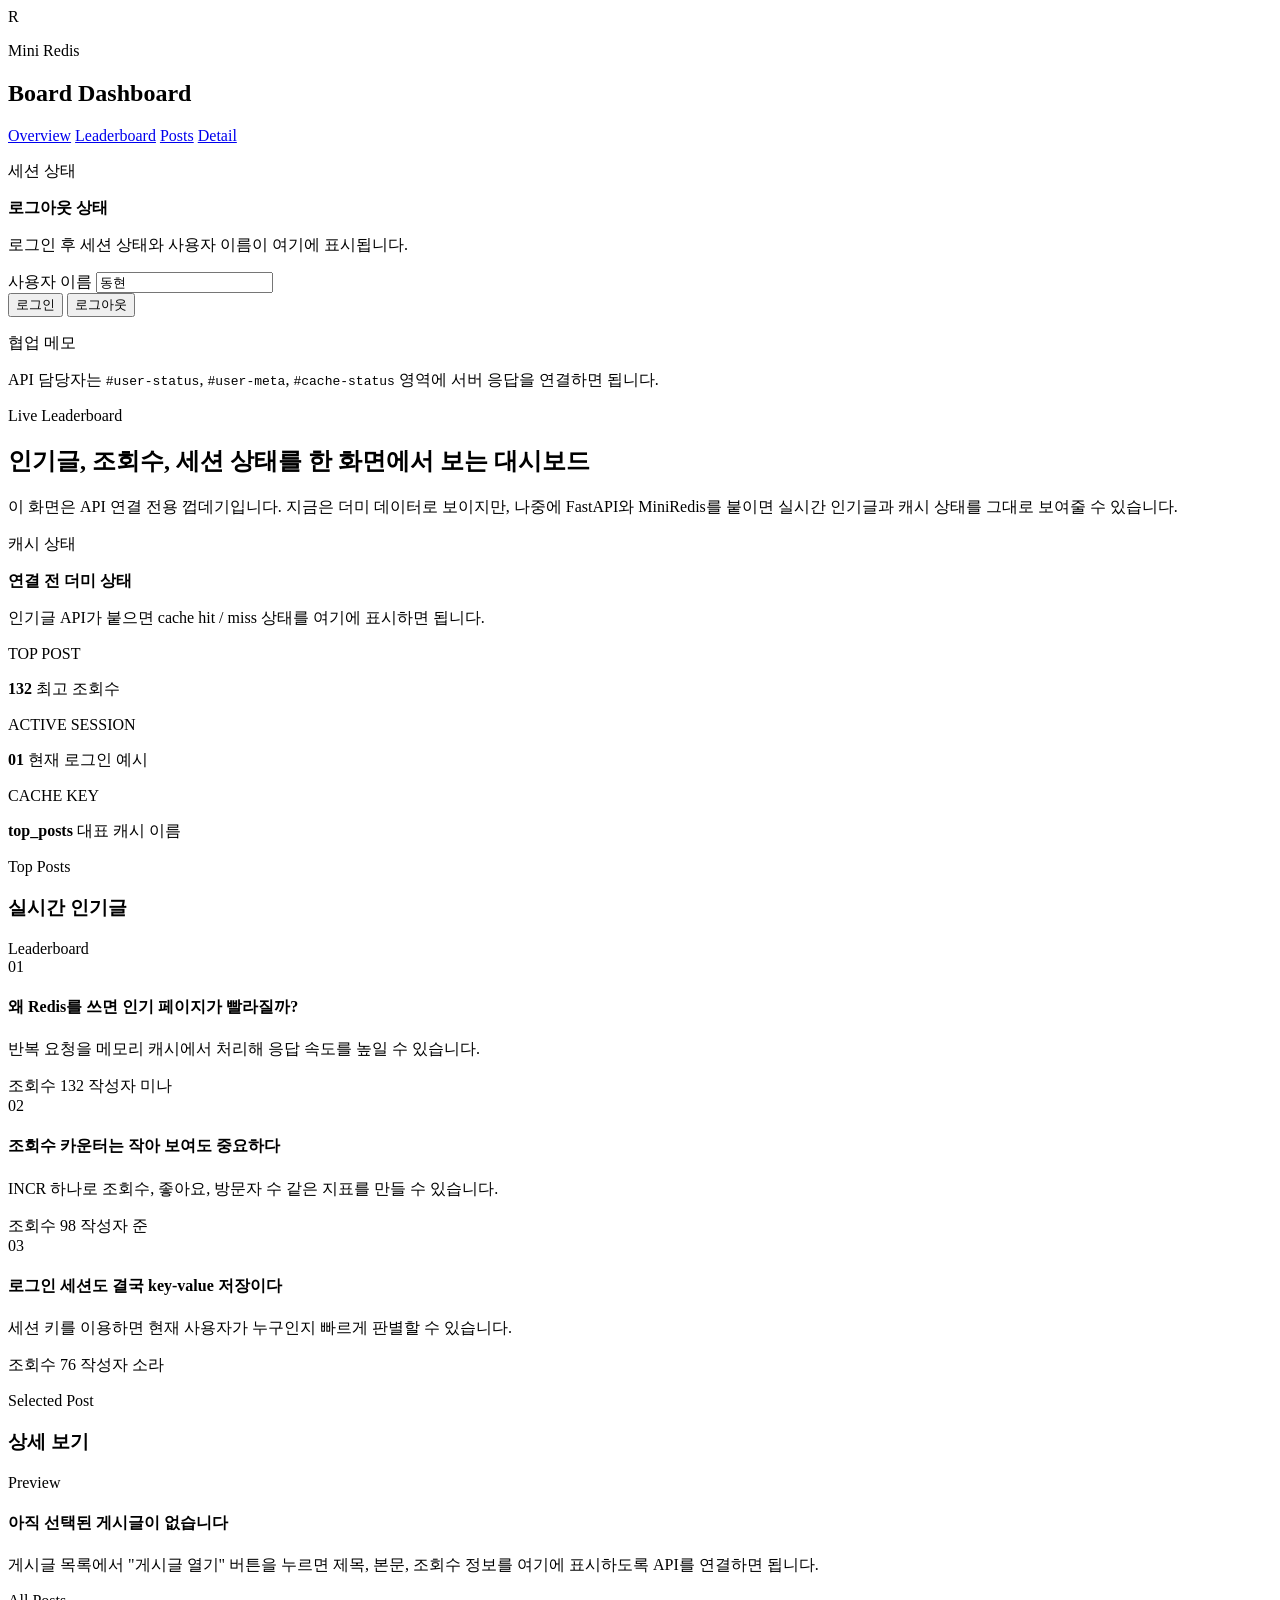
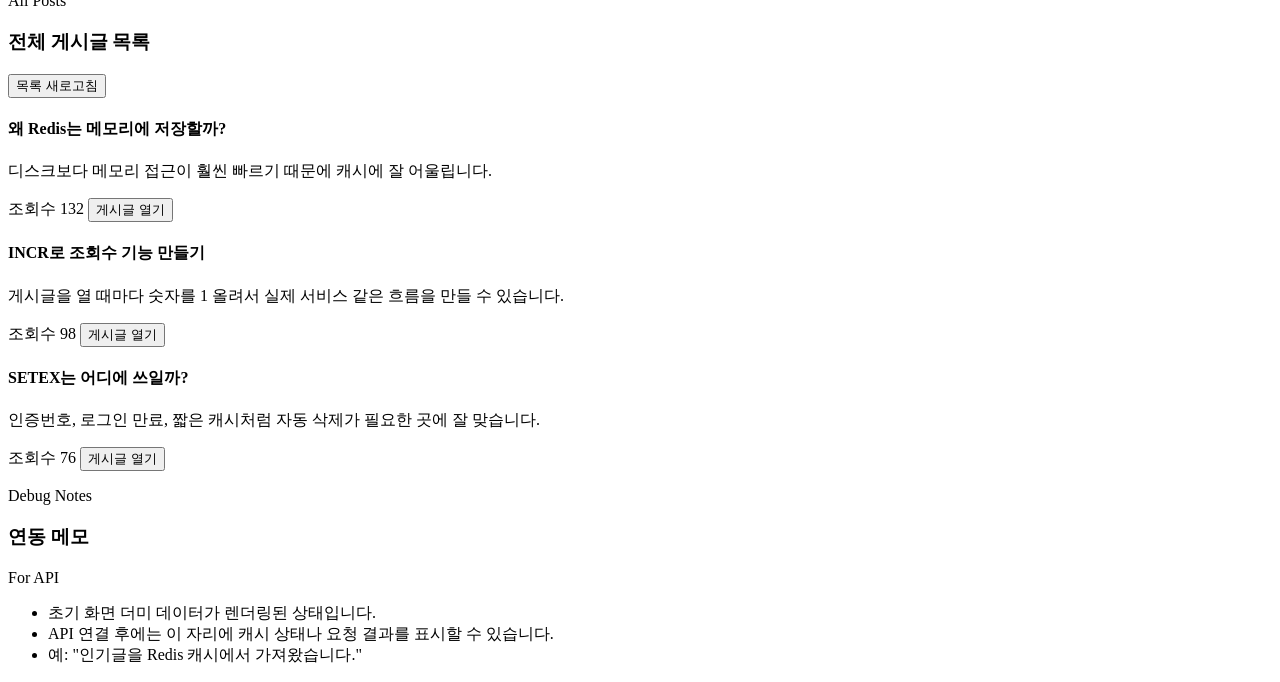
==== web/templates/index.html @ 0838ac0e "디자인 개선" ====
<!doctype html>
<html lang="ko">
<head>
  <meta charset="utf-8">
  <meta name="viewport" content="width=device-width, initial-scale=1">
  <title>Redis 인기글 대시보드</title>
  <link rel="stylesheet" href="/static/style.css">
</head>
<body>
  <div class="app-shell">
    <aside class="sidebar">
      <div class="brand-block">
        <div class="brand-mark">R</div>
        <div>
          <p class="brand-kicker">Mini Redis</p>
          <h1 class="brand-title">Board Dashboard</h1>
        </div>
      </div>

      <nav class="side-nav">
        <a class="side-link active" href="#overview">Overview</a>
        <a class="side-link" href="#top-posts-list">Leaderboard</a>
        <a class="side-link" href="#posts-list">Posts</a>
        <a class="side-link" href="#post-detail">Detail</a>
      </nav>

      <section class="session-widget">
        <p class="widget-label">세션 상태</p>
        <strong id="user-status">로그아웃 상태</strong>
        <p id="user-meta">로그인 후 세션 상태와 사용자 이름이 여기에 표시됩니다.</p>

        <label class="field-label" for="username-input">사용자 이름</label>
        <input id="username-input" class="text-input" type="text" placeholder="예: 동현" value="동현">

        <div class="sidebar-actions">
          <button id="login-button" class="primary-button" type="button">로그인</button>
          <button id="logout-button" class="ghost-button" type="button">로그아웃</button>
        </div>
      </section>

      <section class="sidebar-note">
        <p class="widget-label">협업 메모</p>
        <p>
          API 담당자는 <code>#user-status</code>, <code>#user-meta</code>,
          <code>#cache-status</code> 영역에 서버 응답을 연결하면 됩니다.
        </p>
      </section>
    </aside>

    <main class="main-stage">
      <header class="hero-banner" id="overview">
        <div class="hero-copy">
          <p class="hero-kicker">Live Leaderboard</p>
          <h2>인기글, 조회수, 세션 상태를 한 화면에서 보는 대시보드</h2>
          <p class="hero-text">
            이 화면은 API 연결 전용 껍데기입니다. 지금은 더미 데이터로 보이지만,
            나중에 FastAPI와 MiniRedis를 붙이면 실시간 인기글과 캐시 상태를 그대로 보여줄 수 있습니다.
          </p>
        </div>

        <div class="hero-highlight">
          <p class="widget-label">캐시 상태</p>
          <strong id="cache-status">연결 전 더미 상태</strong>
          <p>인기글 API가 붙으면 cache hit / miss 상태를 여기에 표시하면 됩니다.</p>
        </div>
      </header>

      <section class="metrics-row">
        <article class="metric-card accent">
          <p class="metric-label">TOP POST</p>
          <strong>132</strong>
          <span>최고 조회수</span>
        </article>

        <article class="metric-card">
          <p class="metric-label">ACTIVE SESSION</p>
          <strong>01</strong>
          <span>현재 로그인 예시</span>
        </article>

        <article class="metric-card">
          <p class="metric-label">CACHE KEY</p>
          <strong>top_posts</strong>
          <span>대표 캐시 이름</span>
        </article>
      </section>

      <section class="content-grid">
        <section class="panel leaderboard-panel">
          <div class="panel-head">
            <div>
              <p class="panel-kicker">Top Posts</p>
              <h3>실시간 인기글</h3>
            </div>
            <span class="panel-chip">Leaderboard</span>
          </div>

          <div id="top-posts-list" class="leaderboard-list">
            <article class="leaderboard-card first-place">
              <div class="rank-pill">01</div>
              <div class="leaderboard-copy">
                <h4>왜 Redis를 쓰면 인기 페이지가 빨라질까?</h4>
                <p>반복 요청을 메모리 캐시에서 처리해 응답 속도를 높일 수 있습니다.</p>
              </div>
              <div class="leaderboard-meta">
                <span>조회수 132</span>
                <span>작성자 미나</span>
              </div>
            </article>

            <article class="leaderboard-card">
              <div class="rank-pill">02</div>
              <div class="leaderboard-copy">
                <h4>조회수 카운터는 작아 보여도 중요하다</h4>
                <p>INCR 하나로 조회수, 좋아요, 방문자 수 같은 지표를 만들 수 있습니다.</p>
              </div>
              <div class="leaderboard-meta">
                <span>조회수 98</span>
                <span>작성자 준</span>
              </div>
            </article>

            <article class="leaderboard-card">
              <div class="rank-pill">03</div>
              <div class="leaderboard-copy">
                <h4>로그인 세션도 결국 key-value 저장이다</h4>
                <p>세션 키를 이용하면 현재 사용자가 누구인지 빠르게 판별할 수 있습니다.</p>
              </div>
              <div class="leaderboard-meta">
                <span>조회수 76</span>
                <span>작성자 소라</span>
              </div>
            </article>
          </div>
        </section>

        <section class="panel detail-panel">
          <div class="panel-head">
            <div>
              <p class="panel-kicker">Selected Post</p>
              <h3>상세 보기</h3>
            </div>
            <span class="panel-chip subtle">Preview</span>
          </div>

          <div id="post-detail" class="detail-card">
            <h4>아직 선택된 게시글이 없습니다</h4>
            <p>
              게시글 목록에서 "게시글 열기" 버튼을 누르면
              제목, 본문, 조회수 정보를 여기에 표시하도록 API를 연결하면 됩니다.
            </p>
          </div>
        </section>

        <section class="panel posts-panel">
          <div class="panel-head">
            <div>
              <p class="panel-kicker">All Posts</p>
              <h3>전체 게시글 목록</h3>
            </div>
            <button id="refresh-posts-button" class="ghost-button" type="button">목록 새로고침</button>
          </div>

          <div id="posts-list" class="post-stack">
            <article class="post-row" data-post-id="1">
              <div class="post-row-copy">
                <h4>왜 Redis는 메모리에 저장할까?</h4>
                <p>디스크보다 메모리 접근이 훨씬 빠르기 때문에 캐시에 잘 어울립니다.</p>
              </div>
              <div class="post-row-side">
                <span>조회수 132</span>
                <button class="primary-button view-post-button" type="button" data-post-id="1">게시글 열기</button>
              </div>
            </article>

            <article class="post-row" data-post-id="2">
              <div class="post-row-copy">
                <h4>INCR로 조회수 기능 만들기</h4>
                <p>게시글을 열 때마다 숫자를 1 올려서 실제 서비스 같은 흐름을 만들 수 있습니다.</p>
              </div>
              <div class="post-row-side">
                <span>조회수 98</span>
                <button class="primary-button view-post-button" type="button" data-post-id="2">게시글 열기</button>
              </div>
            </article>

            <article class="post-row" data-post-id="3">
              <div class="post-row-copy">
                <h4>SETEX는 어디에 쓰일까?</h4>
                <p>인증번호, 로그인 만료, 짧은 캐시처럼 자동 삭제가 필요한 곳에 잘 맞습니다.</p>
              </div>
              <div class="post-row-side">
                <span>조회수 76</span>
                <button class="primary-button view-post-button" type="button" data-post-id="3">게시글 열기</button>
              </div>
            </article>
          </div>
        </section>

        <section class="panel debug-panel">
          <div class="panel-head">
            <div>
              <p class="panel-kicker">Debug Notes</p>
              <h3>연동 메모</h3>
            </div>
            <span class="panel-chip subtle">For API</span>
          </div>

          <ul id="debug-log" class="debug-list">
            <li>초기 화면 더미 데이터가 렌더링된 상태입니다.</li>
            <li>API 연결 후에는 이 자리에 캐시 상태나 요청 결과를 표시할 수 있습니다.</li>
            <li>예: "인기글을 Redis 캐시에서 가져왔습니다."</li>
          </ul>
        </section>
      </section>
    </main>
  </div>

  <script src="/static/app.js"></script>
</body>
</html>
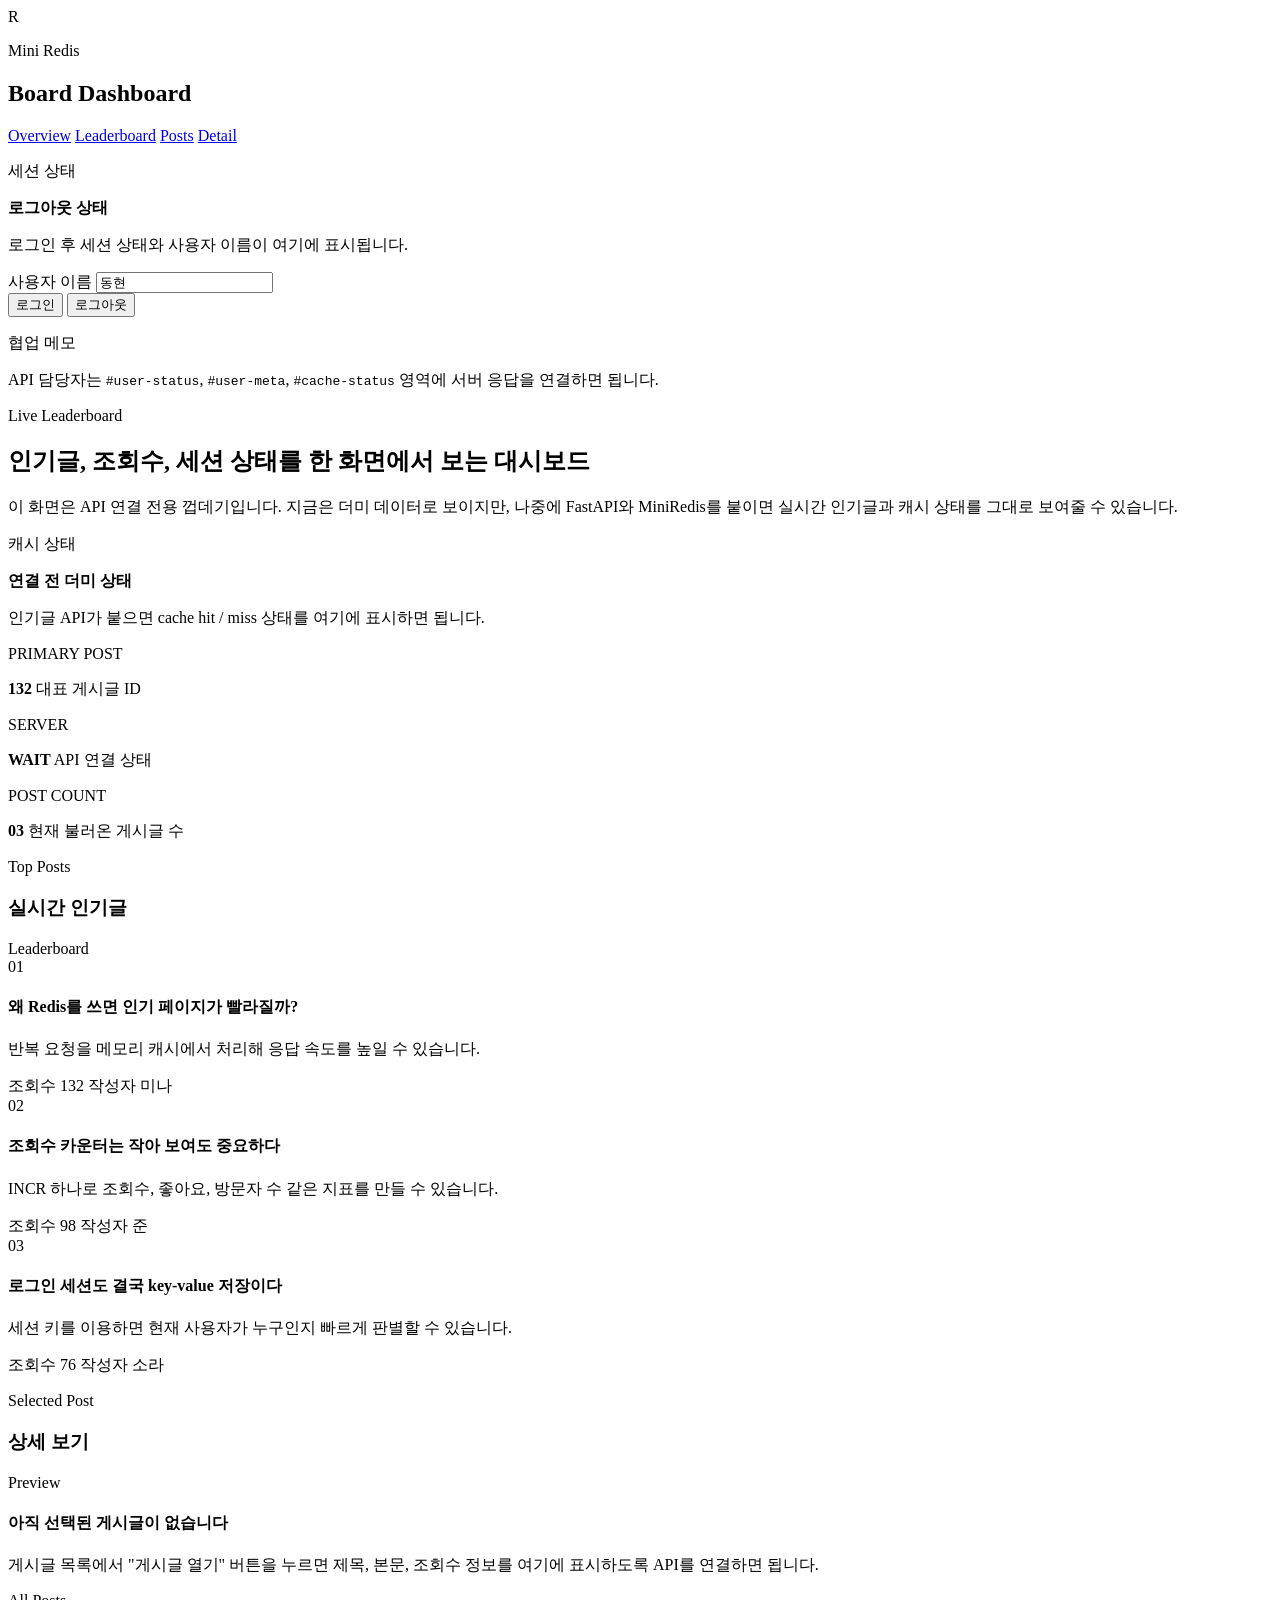
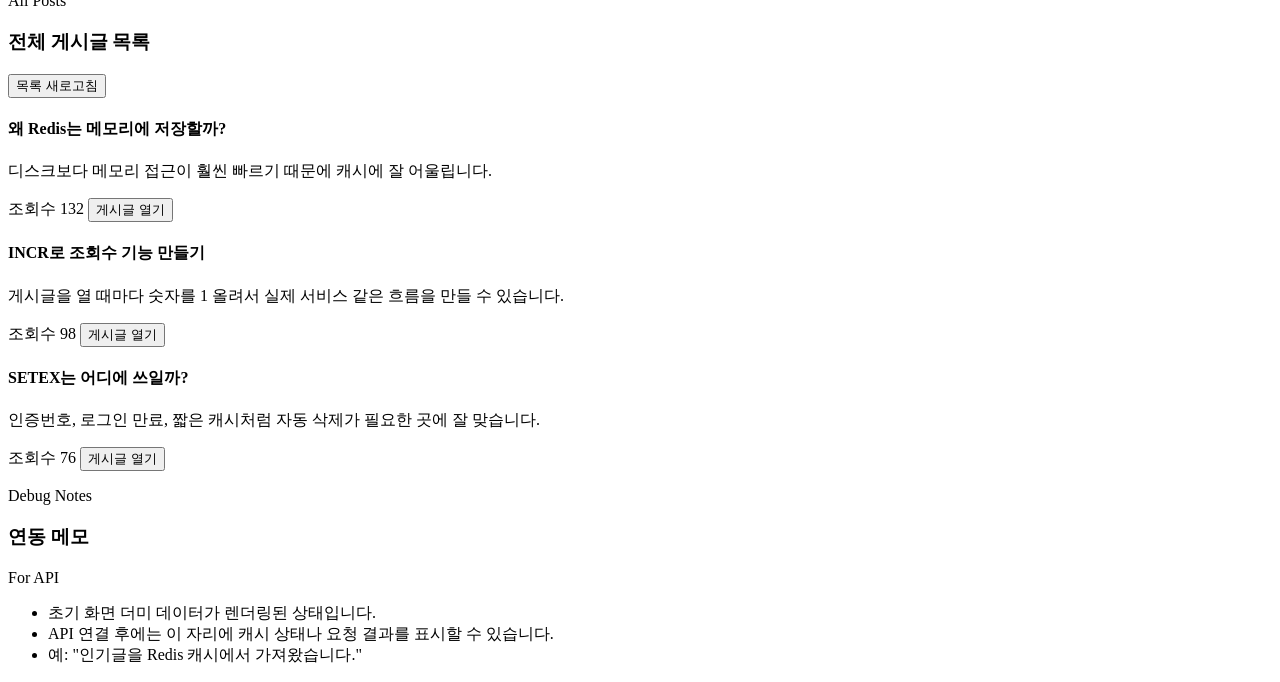
==== commit 6a3549b3: "라우트 연결" ====
--- a/web/templates/index.html
+++ b/web/templates/index.html
@@ -67,21 +67,21 @@
 
       <section class="metrics-row">
         <article class="metric-card accent">
-          <p class="metric-label">TOP POST</p>
-          <strong>132</strong>
-          <span>최고 조회수</span>
+          <p class="metric-label">PRIMARY POST</p>
+          <strong id="metric-top-views">132</strong>
+          <span>대표 게시글 ID</span>
         </article>
 
         <article class="metric-card">
-          <p class="metric-label">ACTIVE SESSION</p>
-          <strong>01</strong>
-          <span>현재 로그인 예시</span>
+          <p class="metric-label">SERVER</p>
+          <strong id="metric-server-status">WAIT</strong>
+          <span>API 연결 상태</span>
         </article>
 
         <article class="metric-card">
-          <p class="metric-label">CACHE KEY</p>
-          <strong>top_posts</strong>
-          <span>대표 캐시 이름</span>
+          <p class="metric-label">POST COUNT</p>
+          <strong id="metric-post-count">03</strong>
+          <span>현재 불러온 게시글 수</span>
         </article>
       </section>
 
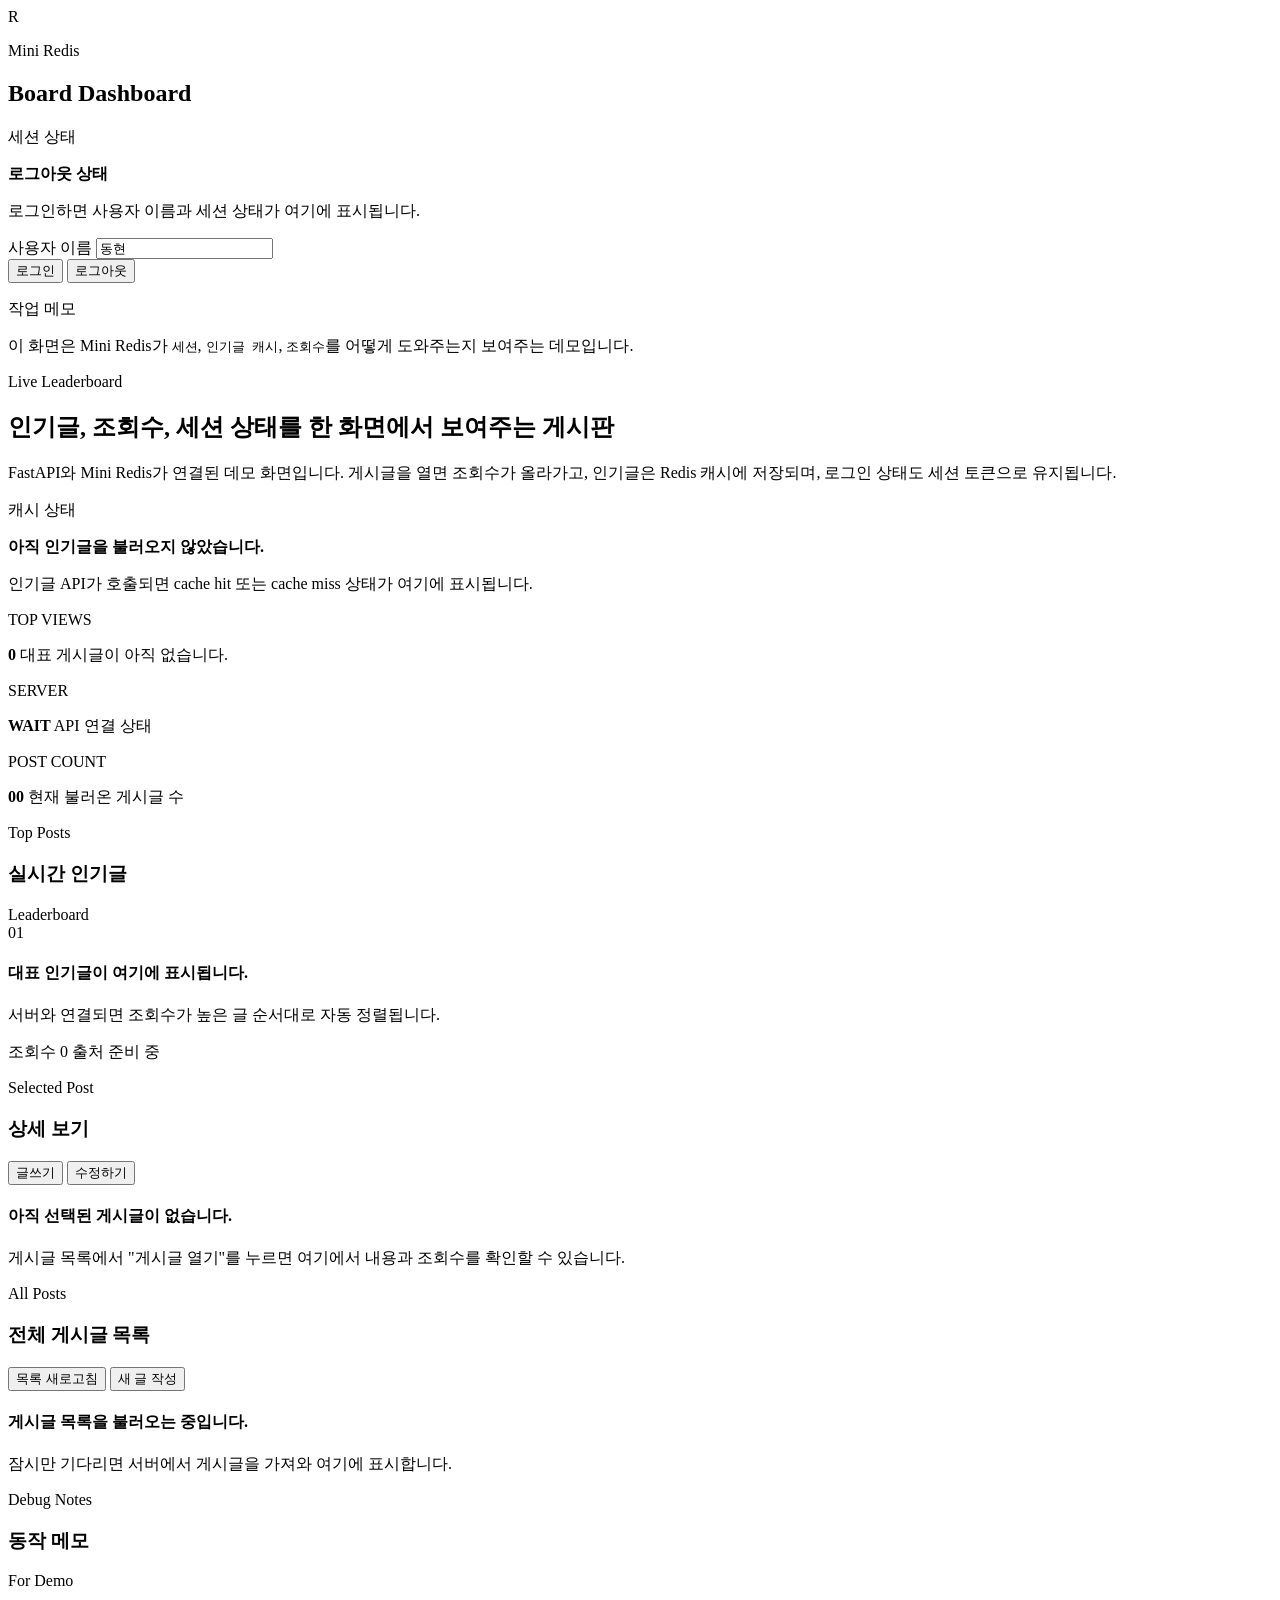
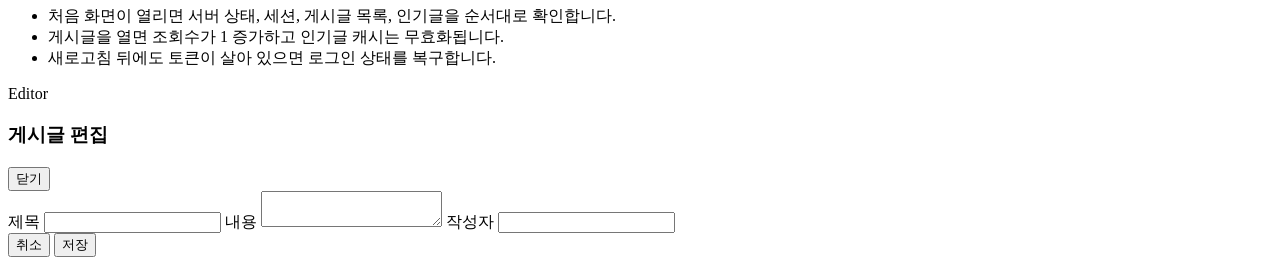
==== commit ccca6f1f: "충돌 해결" ====
--- a/web/templates/index.html
+++ b/web/templates/index.html
@@ -17,32 +17,25 @@
         </div>
       </div>
 
-      <nav class="side-nav">
-        <a class="side-link active" href="#overview">Overview</a>
-        <a class="side-link" href="#top-posts-list">Leaderboard</a>
-        <a class="side-link" href="#posts-list">Posts</a>
-        <a class="side-link" href="#post-detail">Detail</a>
-      </nav>
-
       <section class="session-widget">
         <p class="widget-label">세션 상태</p>
         <strong id="user-status">로그아웃 상태</strong>
-        <p id="user-meta">로그인 후 세션 상태와 사용자 이름이 여기에 표시됩니다.</p>
+        <p id="user-meta">로그인하면 사용자 이름과 세션 상태가 여기에 표시됩니다.</p>
 
         <label class="field-label" for="username-input">사용자 이름</label>
         <input id="username-input" class="text-input" type="text" placeholder="예: 동현" value="동현">
 
         <div class="sidebar-actions">
           <button id="login-button" class="primary-button" type="button">로그인</button>
-          <button id="logout-button" class="ghost-button" type="button">로그아웃</button>
+          <button id="logout-button" class="ghost-button hidden" type="button">로그아웃</button>
         </div>
       </section>
 
       <section class="sidebar-note">
-        <p class="widget-label">협업 메모</p>
+        <p class="widget-label">작업 메모</p>
         <p>
-          API 담당자는 <code>#user-status</code>, <code>#user-meta</code>,
-          <code>#cache-status</code> 영역에 서버 응답을 연결하면 됩니다.
+          이 화면은 Mini Redis가 <code>세션</code>, <code>인기글 캐시</code>,
+          <code>조회수</code>를 어떻게 도와주는지 보여주는 데모입니다.
         </p>
       </section>
     </aside>
@@ -51,25 +44,26 @@
       <header class="hero-banner" id="overview">
         <div class="hero-copy">
           <p class="hero-kicker">Live Leaderboard</p>
-          <h2>인기글, 조회수, 세션 상태를 한 화면에서 보는 대시보드</h2>
+          <h2>인기글, 조회수, 세션 상태를 한 화면에서 보여주는 게시판</h2>
           <p class="hero-text">
-            이 화면은 API 연결 전용 껍데기입니다. 지금은 더미 데이터로 보이지만,
-            나중에 FastAPI와 MiniRedis를 붙이면 실시간 인기글과 캐시 상태를 그대로 보여줄 수 있습니다.
+            FastAPI와 Mini Redis가 연결된 데모 화면입니다.
+            게시글을 열면 조회수가 올라가고, 인기글은 Redis 캐시에 저장되며,
+            로그인 상태도 세션 토큰으로 유지됩니다.
           </p>
         </div>
 
         <div class="hero-highlight">
           <p class="widget-label">캐시 상태</p>
-          <strong id="cache-status">연결 전 더미 상태</strong>
-          <p>인기글 API가 붙으면 cache hit / miss 상태를 여기에 표시하면 됩니다.</p>
+          <strong id="cache-status">아직 인기글을 불러오지 않았습니다.</strong>
+          <p>인기글 API가 호출되면 cache hit 또는 cache miss 상태가 여기에 표시됩니다.</p>
         </div>
       </header>
 
       <section class="metrics-row">
         <article class="metric-card accent">
-          <p class="metric-label">PRIMARY POST</p>
-          <strong id="metric-top-views">132</strong>
-          <span>대표 게시글 ID</span>
+          <p class="metric-label">TOP VIEWS</p>
+          <strong id="metric-top-views">0</strong>
+          <span id="metric-top-title">대표 게시글이 아직 없습니다.</span>
         </article>
 
         <article class="metric-card">
@@ -80,7 +74,7 @@
 
         <article class="metric-card">
           <p class="metric-label">POST COUNT</p>
-          <strong id="metric-post-count">03</strong>
+          <strong id="metric-post-count">00</strong>
           <span>현재 불러온 게시글 수</span>
         </article>
       </section>
@@ -99,36 +93,12 @@
             <article class="leaderboard-card first-place">
               <div class="rank-pill">01</div>
               <div class="leaderboard-copy">
-                <h4>왜 Redis를 쓰면 인기 페이지가 빨라질까?</h4>
-                <p>반복 요청을 메모리 캐시에서 처리해 응답 속도를 높일 수 있습니다.</p>
+                <h4>대표 인기글이 여기에 표시됩니다.</h4>
+                <p>서버와 연결되면 조회수가 높은 글 순서대로 자동 정렬됩니다.</p>
               </div>
               <div class="leaderboard-meta">
-                <span>조회수 132</span>
-                <span>작성자 미나</span>
-              </div>
-            </article>
-
-            <article class="leaderboard-card">
-              <div class="rank-pill">02</div>
-              <div class="leaderboard-copy">
-                <h4>조회수 카운터는 작아 보여도 중요하다</h4>
-                <p>INCR 하나로 조회수, 좋아요, 방문자 수 같은 지표를 만들 수 있습니다.</p>
-              </div>
-              <div class="leaderboard-meta">
-                <span>조회수 98</span>
-                <span>작성자 준</span>
-              </div>
-            </article>
-
-            <article class="leaderboard-card">
-              <div class="rank-pill">03</div>
-              <div class="leaderboard-copy">
-                <h4>로그인 세션도 결국 key-value 저장이다</h4>
-                <p>세션 키를 이용하면 현재 사용자가 누구인지 빠르게 판별할 수 있습니다.</p>
-              </div>
-              <div class="leaderboard-meta">
-                <span>조회수 76</span>
-                <span>작성자 소라</span>
+                <span>조회수 0</span>
+                <span>출처 준비 중</span>
               </div>
             </article>
           </div>
@@ -140,15 +110,15 @@
               <p class="panel-kicker">Selected Post</p>
               <h3>상세 보기</h3>
             </div>
-            <span class="panel-chip subtle">Preview</span>
+            <div class="panel-actions">
+              <button id="open-create-modal-button" class="ghost-button" type="button">글쓰기</button>
+              <button id="open-edit-modal-button" class="primary-button" type="button">수정하기</button>
+            </div>
           </div>
 
           <div id="post-detail" class="detail-card">
-            <h4>아직 선택된 게시글이 없습니다</h4>
-            <p>
-              게시글 목록에서 "게시글 열기" 버튼을 누르면
-              제목, 본문, 조회수 정보를 여기에 표시하도록 API를 연결하면 됩니다.
-            </p>
+            <h4>아직 선택된 게시글이 없습니다.</h4>
+            <p>게시글 목록에서 "게시글 열기"를 누르면 여기에서 내용과 조회수를 확인할 수 있습니다.</p>
           </div>
         </section>
 
@@ -158,40 +128,17 @@
               <p class="panel-kicker">All Posts</p>
               <h3>전체 게시글 목록</h3>
             </div>
-            <button id="refresh-posts-button" class="ghost-button" type="button">목록 새로고침</button>
+            <div class="panel-actions">
+              <button id="refresh-posts-button" class="ghost-button" type="button">목록 새로고침</button>
+              <button id="create-post-button" class="primary-button" type="button">새 글 작성</button>
+            </div>
           </div>
 
           <div id="posts-list" class="post-stack">
-            <article class="post-row" data-post-id="1">
+            <article class="post-row">
               <div class="post-row-copy">
-                <h4>왜 Redis는 메모리에 저장할까?</h4>
-                <p>디스크보다 메모리 접근이 훨씬 빠르기 때문에 캐시에 잘 어울립니다.</p>
-              </div>
-              <div class="post-row-side">
-                <span>조회수 132</span>
-                <button class="primary-button view-post-button" type="button" data-post-id="1">게시글 열기</button>
-              </div>
-            </article>
-
-            <article class="post-row" data-post-id="2">
-              <div class="post-row-copy">
-                <h4>INCR로 조회수 기능 만들기</h4>
-                <p>게시글을 열 때마다 숫자를 1 올려서 실제 서비스 같은 흐름을 만들 수 있습니다.</p>
-              </div>
-              <div class="post-row-side">
-                <span>조회수 98</span>
-                <button class="primary-button view-post-button" type="button" data-post-id="2">게시글 열기</button>
-              </div>
-            </article>
-
-            <article class="post-row" data-post-id="3">
-              <div class="post-row-copy">
-                <h4>SETEX는 어디에 쓰일까?</h4>
-                <p>인증번호, 로그인 만료, 짧은 캐시처럼 자동 삭제가 필요한 곳에 잘 맞습니다.</p>
-              </div>
-              <div class="post-row-side">
-                <span>조회수 76</span>
-                <button class="primary-button view-post-button" type="button" data-post-id="3">게시글 열기</button>
+                <h4>게시글 목록을 불러오는 중입니다.</h4>
+                <p>잠시만 기다리면 서버에서 게시글을 가져와 여기에 표시합니다.</p>
               </div>
             </article>
           </div>
@@ -201,21 +148,49 @@
           <div class="panel-head">
             <div>
               <p class="panel-kicker">Debug Notes</p>
-              <h3>연동 메모</h3>
+              <h3>동작 메모</h3>
             </div>
-            <span class="panel-chip subtle">For API</span>
+            <span class="panel-chip subtle">For Demo</span>
           </div>
 
           <ul id="debug-log" class="debug-list">
-            <li>초기 화면 더미 데이터가 렌더링된 상태입니다.</li>
-            <li>API 연결 후에는 이 자리에 캐시 상태나 요청 결과를 표시할 수 있습니다.</li>
-            <li>예: "인기글을 Redis 캐시에서 가져왔습니다."</li>
+            <li>처음 화면이 열리면 서버 상태, 세션, 게시글 목록, 인기글을 순서대로 확인합니다.</li>
+            <li>게시글을 열면 조회수가 1 증가하고 인기글 캐시는 무효화됩니다.</li>
+            <li>새로고침 뒤에도 토큰이 살아 있으면 로그인 상태를 복구합니다.</li>
           </ul>
         </section>
       </section>
     </main>
   </div>
 
+  <div id="modal-overlay" class="modal-overlay hidden">
+    <div class="modal-card" role="dialog" aria-modal="true" aria-labelledby="modal-title">
+      <div class="modal-head">
+        <div>
+          <p id="modal-kicker" class="panel-kicker">Editor</p>
+          <h3 id="modal-title">게시글 편집</h3>
+        </div>
+        <button id="close-modal-button" class="ghost-button icon-button" type="button">닫기</button>
+      </div>
+
+      <form id="post-modal-form" class="modal-form">
+        <label class="field-label" for="modal-title-input">제목</label>
+        <input id="modal-title-input" class="text-input" type="text" required>
+
+        <label class="field-label" for="modal-content-input">내용</label>
+        <textarea id="modal-content-input" class="text-area" required></textarea>
+
+        <label class="field-label" for="modal-author-input">작성자</label>
+        <input id="modal-author-input" class="text-input" type="text" required>
+
+        <div class="modal-actions">
+          <button id="modal-cancel-button" class="ghost-button" type="button">취소</button>
+          <button id="modal-submit-button" class="primary-button" type="submit">저장</button>
+        </div>
+      </form>
+    </div>
+  </div>
+
   <script src="/static/app.js"></script>
 </body>
 </html>
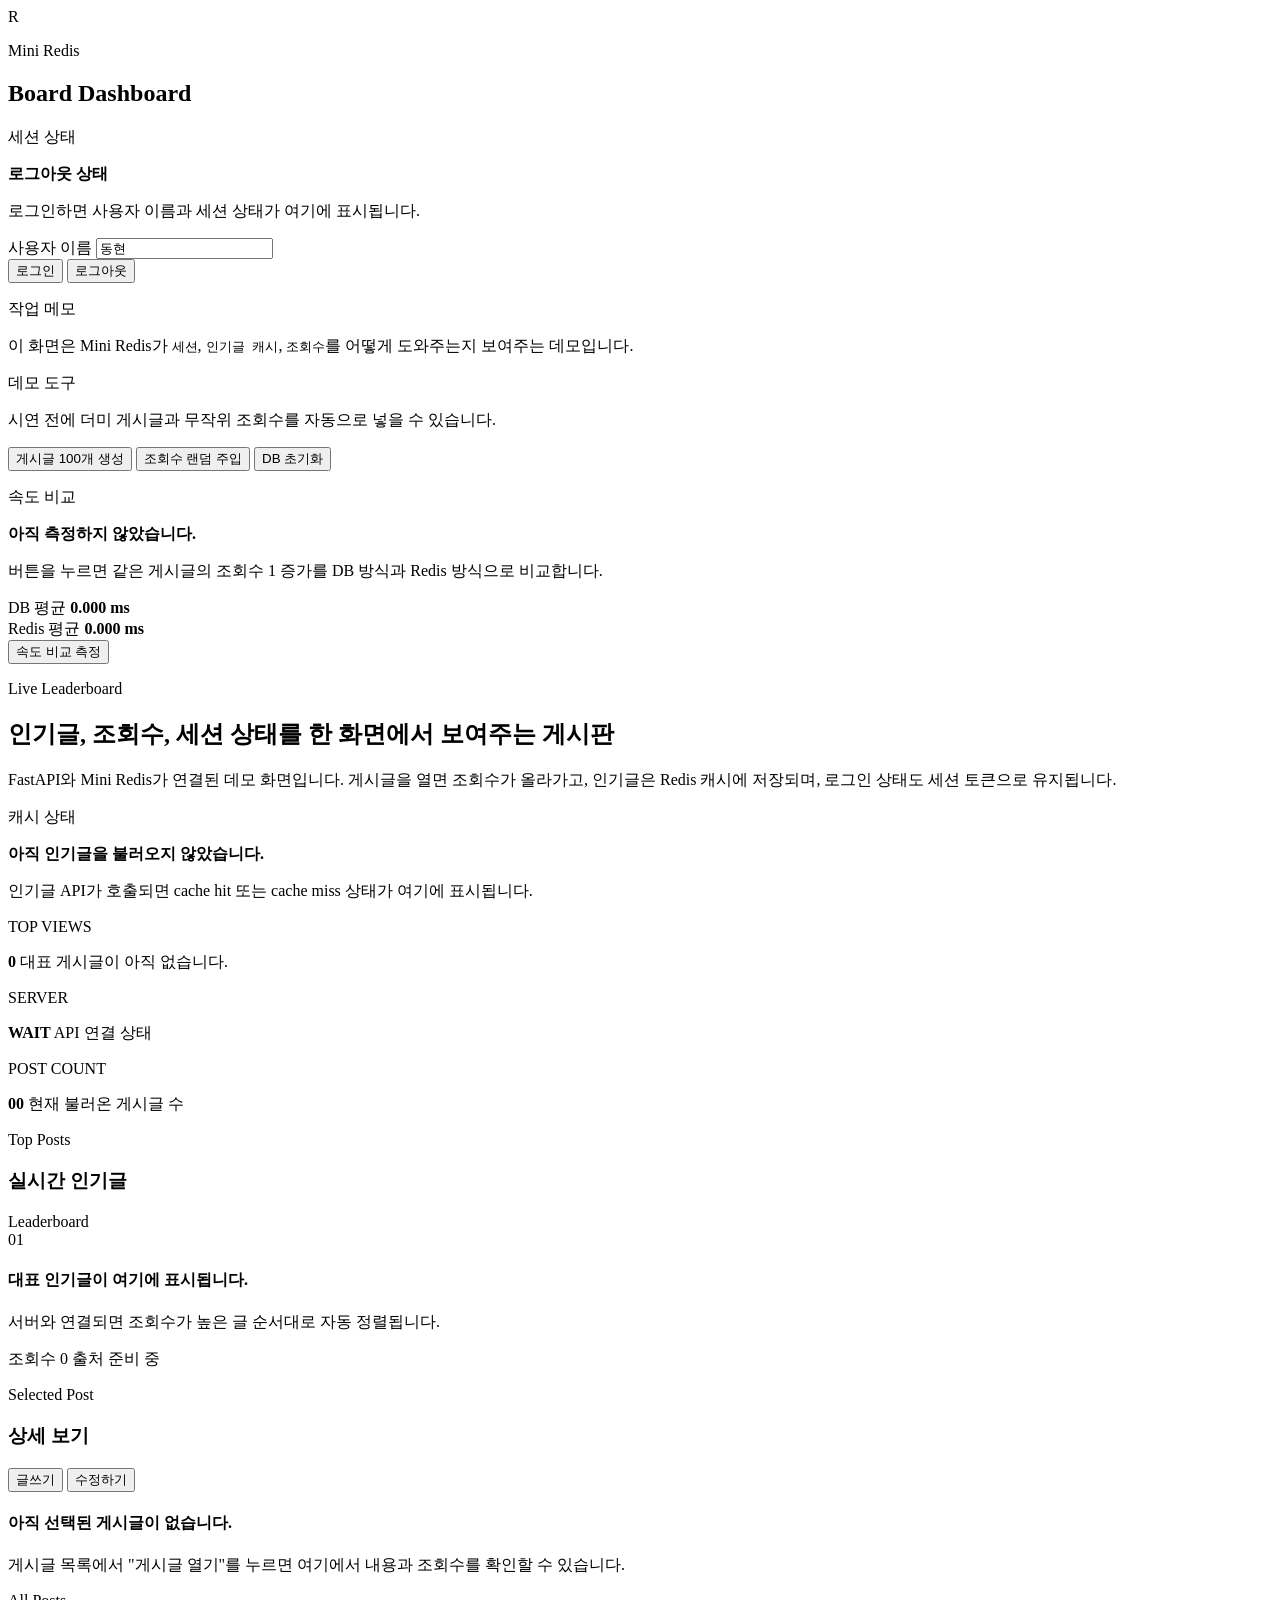
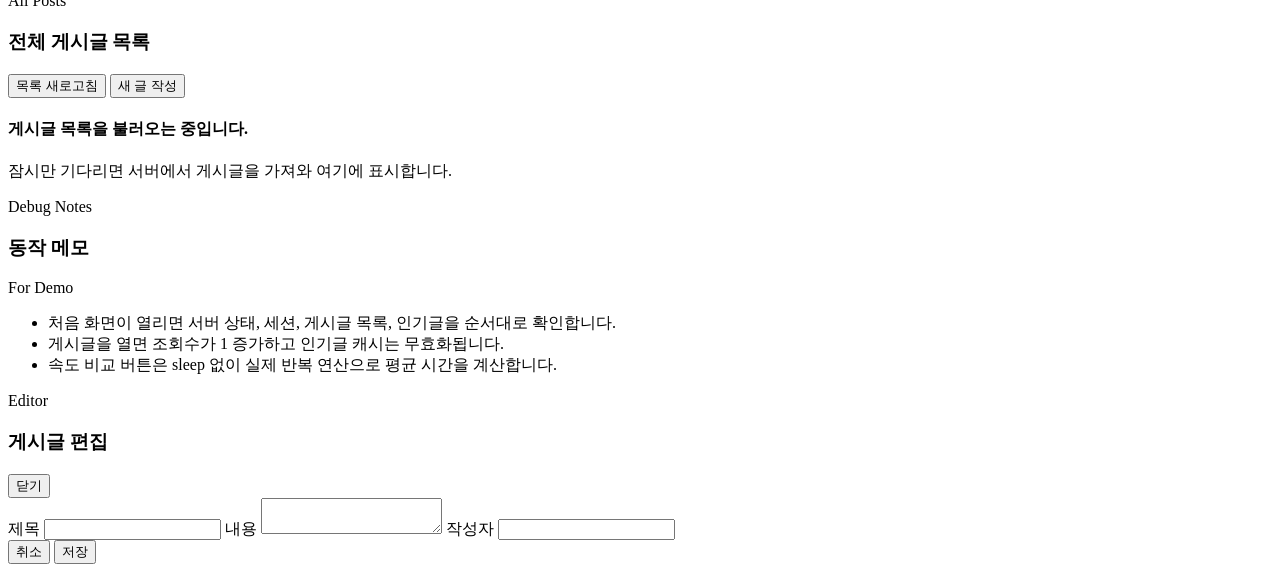
==== commit f353815f: "ui생성" ====
--- a/web/templates/index.html
+++ b/web/templates/index.html
@@ -38,6 +38,33 @@
           <code>조회수</code>를 어떻게 도와주는지 보여주는 데모입니다.
         </p>
       </section>
+
+      <section class="sidebar-note">
+        <p class="widget-label">데모 도구</p>
+        <p>시연 전에 더미 게시글과 무작위 조회수를 자동으로 넣을 수 있습니다.</p>
+        <div class="sidebar-actions demo-actions">
+          <button id="generate-demo-posts-button" class="primary-button" type="button">게시글 100개 생성</button>
+          <button id="randomize-views-button" class="ghost-button" type="button">조회수 랜덤 주입</button>
+          <button id="reset-db-button" class="ghost-button" type="button">DB 초기화</button>
+        </div>
+      </section>
+
+      <section class="sidebar-note speed-widget">
+        <p class="widget-label">속도 비교</p>
+        <strong id="speed-status">아직 측정하지 않았습니다.</strong>
+        <p id="speed-meta">버튼을 누르면 같은 게시글의 조회수 1 증가를 DB 방식과 Redis 방식으로 비교합니다.</p>
+        <div class="speed-grid">
+          <div class="speed-card">
+            <span class="speed-label">DB 평균</span>
+            <strong id="speed-db-ms">0.000 ms</strong>
+          </div>
+          <div class="speed-card">
+            <span class="speed-label">Redis 평균</span>
+            <strong id="speed-cache-ms">0.000 ms</strong>
+          </div>
+        </div>
+        <button id="measure-speed-button" class="primary-button full-width-button" type="button">속도 비교 측정</button>
+      </section>
     </aside>
 
     <main class="main-stage">
@@ -156,7 +183,7 @@
           <ul id="debug-log" class="debug-list">
             <li>처음 화면이 열리면 서버 상태, 세션, 게시글 목록, 인기글을 순서대로 확인합니다.</li>
             <li>게시글을 열면 조회수가 1 증가하고 인기글 캐시는 무효화됩니다.</li>
-            <li>새로고침 뒤에도 토큰이 살아 있으면 로그인 상태를 복구합니다.</li>
+            <li>속도 비교 버튼은 sleep 없이 실제 반복 연산으로 평균 시간을 계산합니다.</li>
           </ul>
         </section>
       </section>
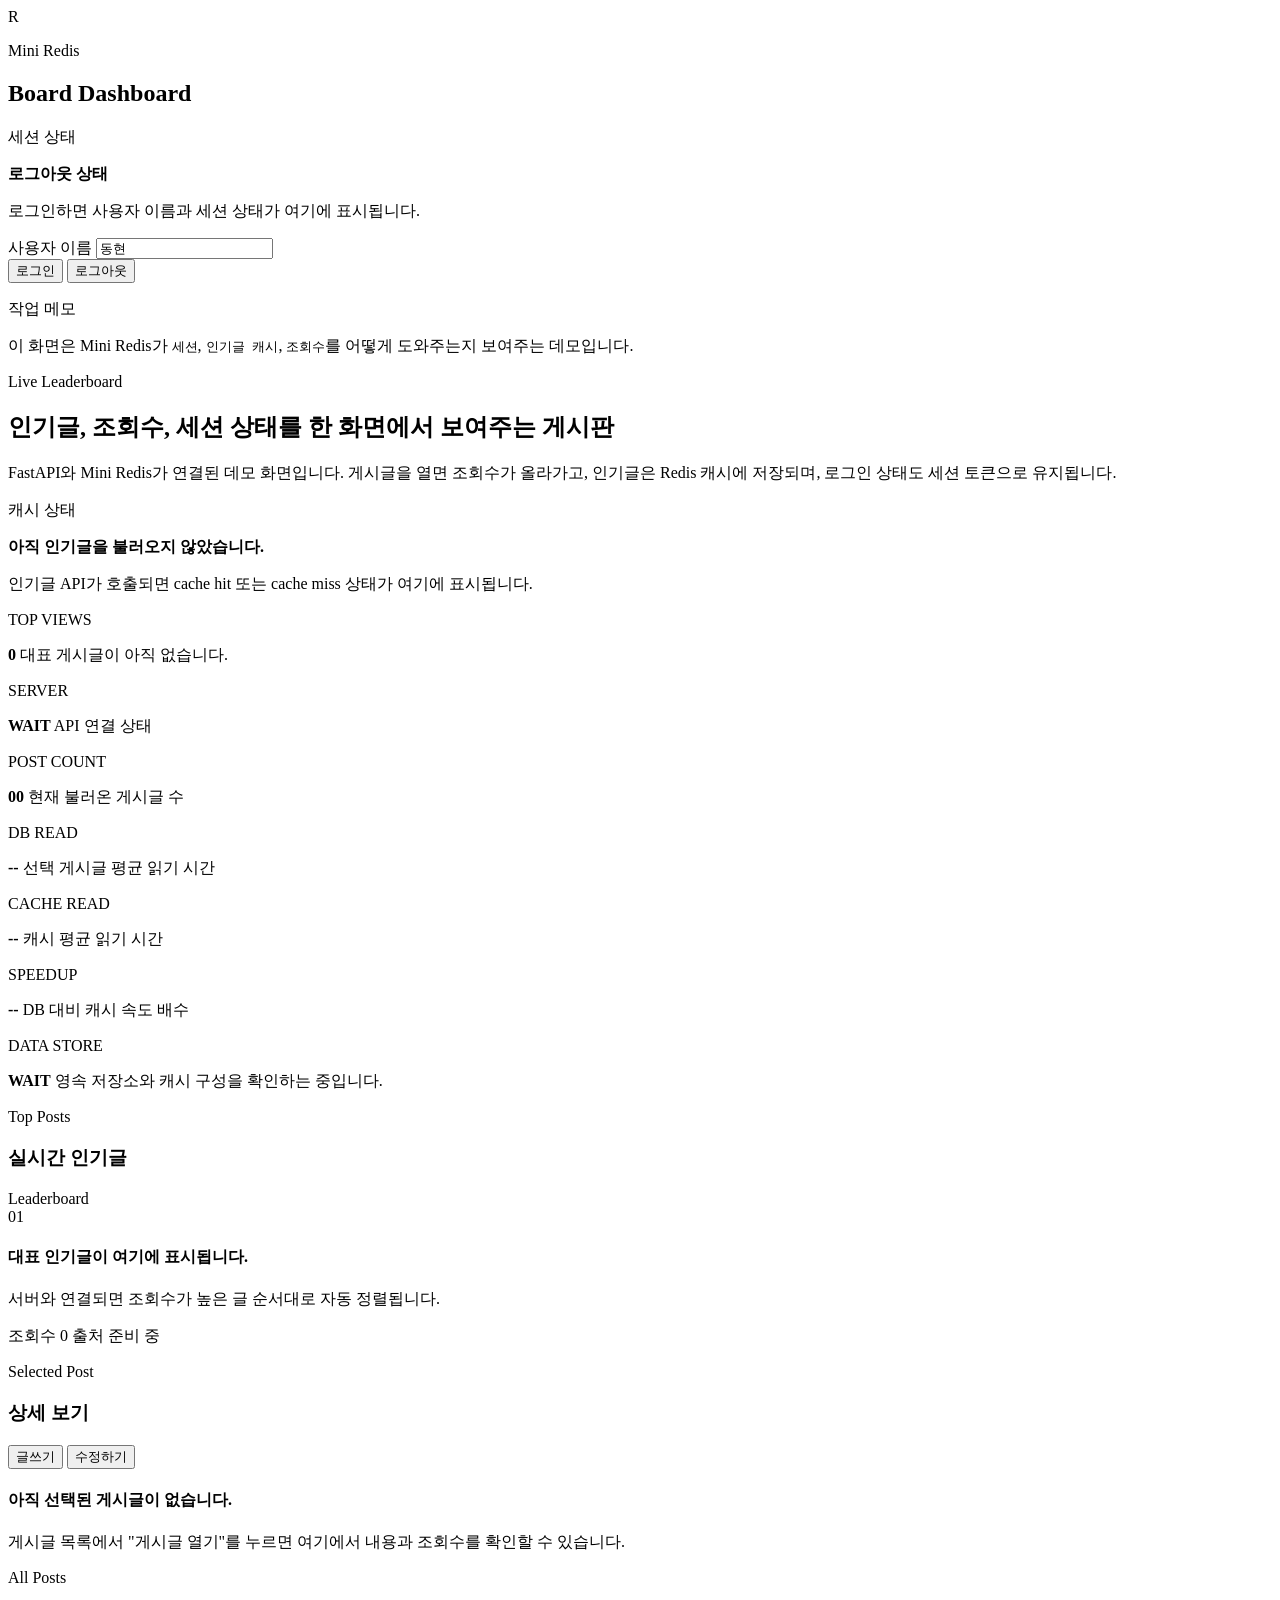
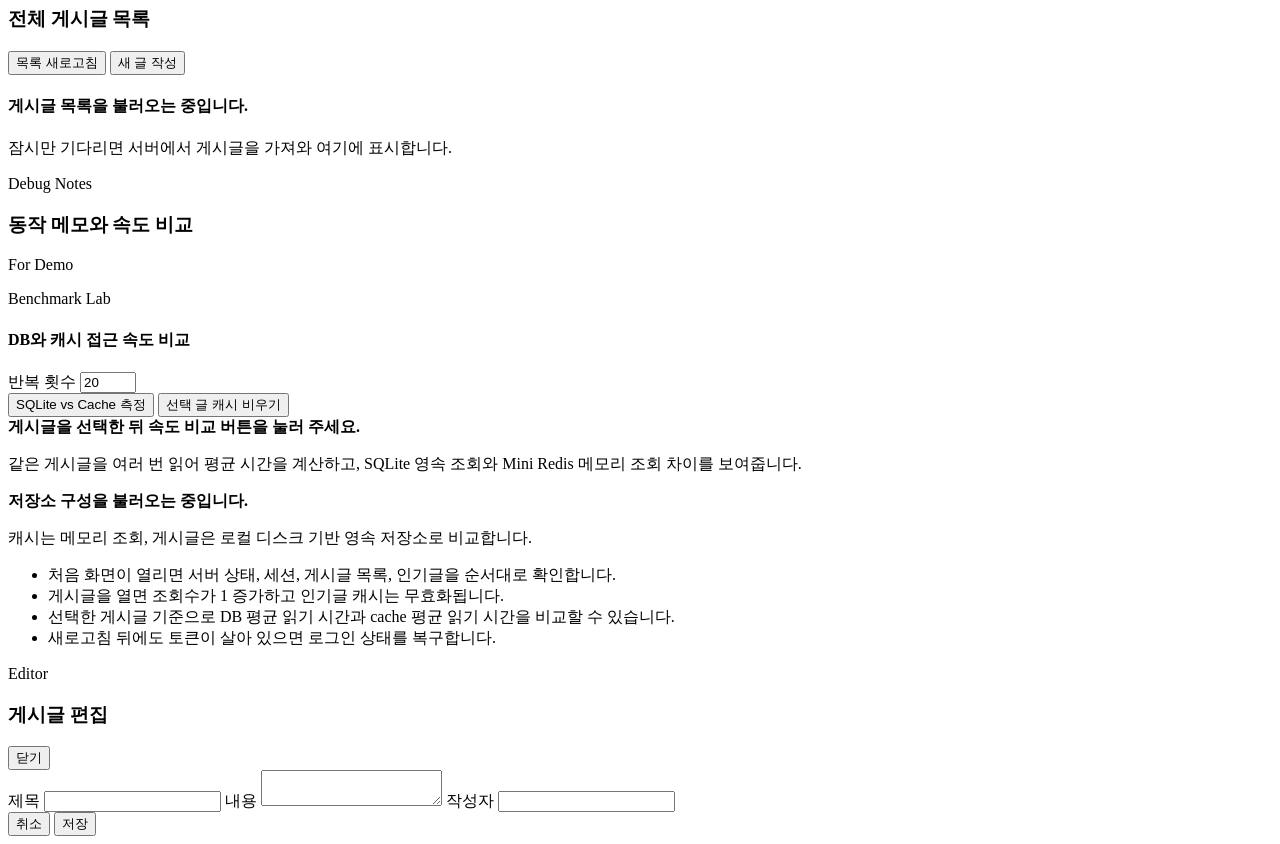
==== commit 4c8dc255: "feat: add sqlite-backed board storage" ====
--- a/web/templates/index.html
+++ b/web/templates/index.html
@@ -38,33 +38,6 @@
           <code>조회수</code>를 어떻게 도와주는지 보여주는 데모입니다.
         </p>
       </section>
-
-      <section class="sidebar-note">
-        <p class="widget-label">데모 도구</p>
-        <p>시연 전에 더미 게시글과 무작위 조회수를 자동으로 넣을 수 있습니다.</p>
-        <div class="sidebar-actions demo-actions">
-          <button id="generate-demo-posts-button" class="primary-button" type="button">게시글 100개 생성</button>
-          <button id="randomize-views-button" class="ghost-button" type="button">조회수 랜덤 주입</button>
-          <button id="reset-db-button" class="ghost-button" type="button">DB 초기화</button>
-        </div>
-      </section>
-
-      <section class="sidebar-note speed-widget">
-        <p class="widget-label">속도 비교</p>
-        <strong id="speed-status">아직 측정하지 않았습니다.</strong>
-        <p id="speed-meta">버튼을 누르면 같은 게시글의 조회수 1 증가를 DB 방식과 Redis 방식으로 비교합니다.</p>
-        <div class="speed-grid">
-          <div class="speed-card">
-            <span class="speed-label">DB 평균</span>
-            <strong id="speed-db-ms">0.000 ms</strong>
-          </div>
-          <div class="speed-card">
-            <span class="speed-label">Redis 평균</span>
-            <strong id="speed-cache-ms">0.000 ms</strong>
-          </div>
-        </div>
-        <button id="measure-speed-button" class="primary-button full-width-button" type="button">속도 비교 측정</button>
-      </section>
     </aside>
 
     <main class="main-stage">
@@ -104,6 +77,30 @@
           <strong id="metric-post-count">00</strong>
           <span>현재 불러온 게시글 수</span>
         </article>
+
+        <article class="metric-card">
+          <p class="metric-label">DB READ</p>
+          <strong id="metric-db-latency">--</strong>
+          <span>선택 게시글 평균 읽기 시간</span>
+        </article>
+
+        <article class="metric-card">
+          <p class="metric-label">CACHE READ</p>
+          <strong id="metric-cache-latency">--</strong>
+          <span>캐시 평균 읽기 시간</span>
+        </article>
+
+        <article class="metric-card accent">
+          <p class="metric-label">SPEEDUP</p>
+          <strong id="metric-speedup">--</strong>
+          <span>DB 대비 캐시 속도 배수</span>
+        </article>
+
+        <article class="metric-card">
+          <p class="metric-label">DATA STORE</p>
+          <strong id="metric-data-store">WAIT</strong>
+          <span id="metric-cache-store">영속 저장소와 캐시 구성을 확인하는 중입니다.</span>
+        </article>
       </section>
 
       <section class="content-grid">
@@ -175,15 +172,55 @@
           <div class="panel-head">
             <div>
               <p class="panel-kicker">Debug Notes</p>
-              <h3>동작 메모</h3>
+              <h3>동작 메모와 속도 비교</h3>
             </div>
             <span class="panel-chip subtle">For Demo</span>
           </div>
+
+          <section class="perf-lab">
+            <div class="perf-lab-head">
+              <div>
+                <p class="panel-kicker">Benchmark Lab</p>
+                <h4>DB와 캐시 접근 속도 비교</h4>
+              </div>
+              <label class="perf-inline-field" for="benchmark-iterations-input">
+                <span>반복 횟수</span>
+                <input
+                  id="benchmark-iterations-input"
+                  class="text-input compact-input"
+                  type="number"
+                  min="1"
+                  max="200"
+                  value="20"
+                >
+              </label>
+            </div>
+
+            <div class="panel-actions">
+              <button id="run-benchmark-button" class="primary-button" type="button">SQLite vs Cache 측정</button>
+              <button id="clear-post-cache-button" class="ghost-button" type="button">선택 글 캐시 비우기</button>
+            </div>
+
+            <div class="perf-summary">
+              <strong id="benchmark-status">게시글을 선택한 뒤 속도 비교 버튼을 눌러 주세요.</strong>
+              <p id="benchmark-meta">
+                같은 게시글을 여러 번 읽어 평균 시간을 계산하고, SQLite 영속 조회와 Mini Redis 메모리 조회 차이를 보여줍니다.
+              </p>
+            </div>
+
+            <div class="perf-summary storage-summary">
+              <strong id="storage-summary">저장소 구성을 불러오는 중입니다.</strong>
+              <p id="storage-meta">
+                캐시는 메모리 조회, 게시글은 로컬 디스크 기반 영속 저장소로 비교합니다.
+              </p>
+            </div>
+          </section>
 
           <ul id="debug-log" class="debug-list">
             <li>처음 화면이 열리면 서버 상태, 세션, 게시글 목록, 인기글을 순서대로 확인합니다.</li>
             <li>게시글을 열면 조회수가 1 증가하고 인기글 캐시는 무효화됩니다.</li>
-            <li>속도 비교 버튼은 sleep 없이 실제 반복 연산으로 평균 시간을 계산합니다.</li>
+            <li>선택한 게시글 기준으로 DB 평균 읽기 시간과 cache 평균 읽기 시간을 비교할 수 있습니다.</li>
+            <li>새로고침 뒤에도 토큰이 살아 있으면 로그인 상태를 복구합니다.</li>
           </ul>
         </section>
       </section>
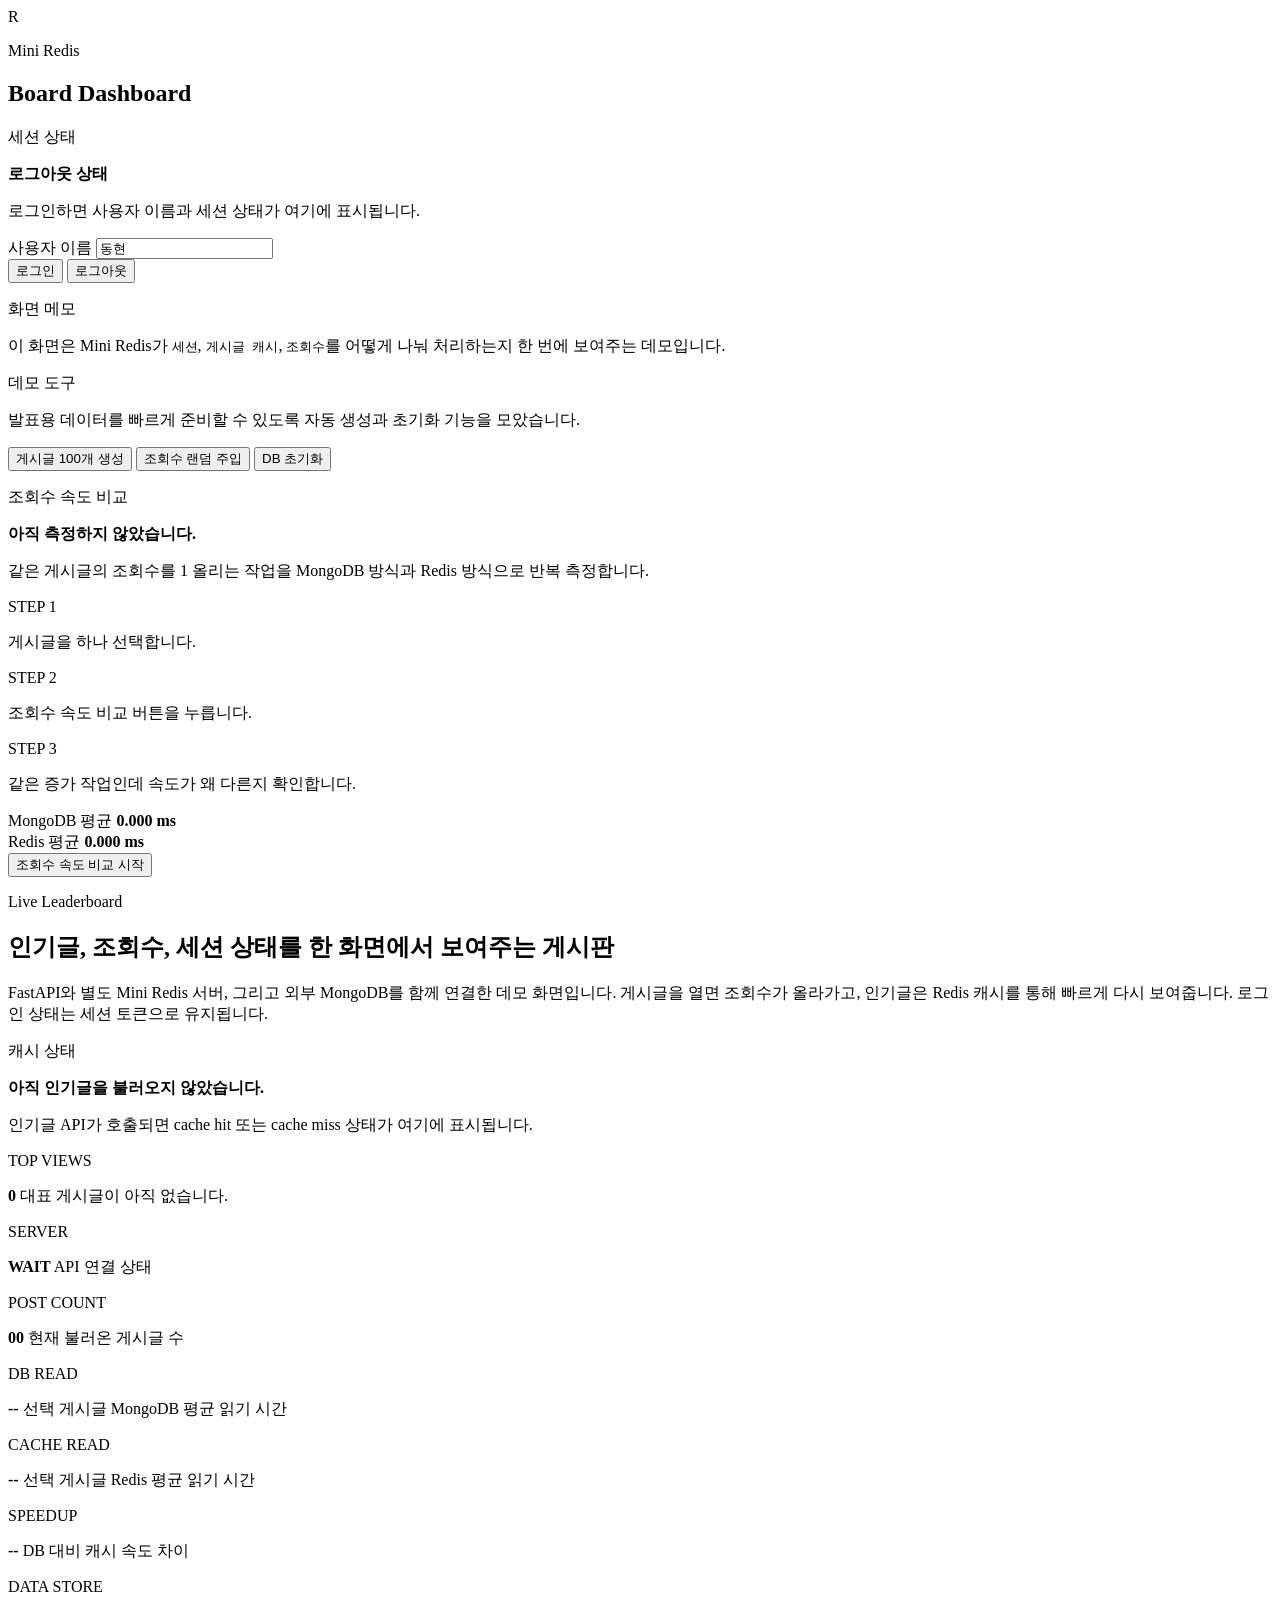
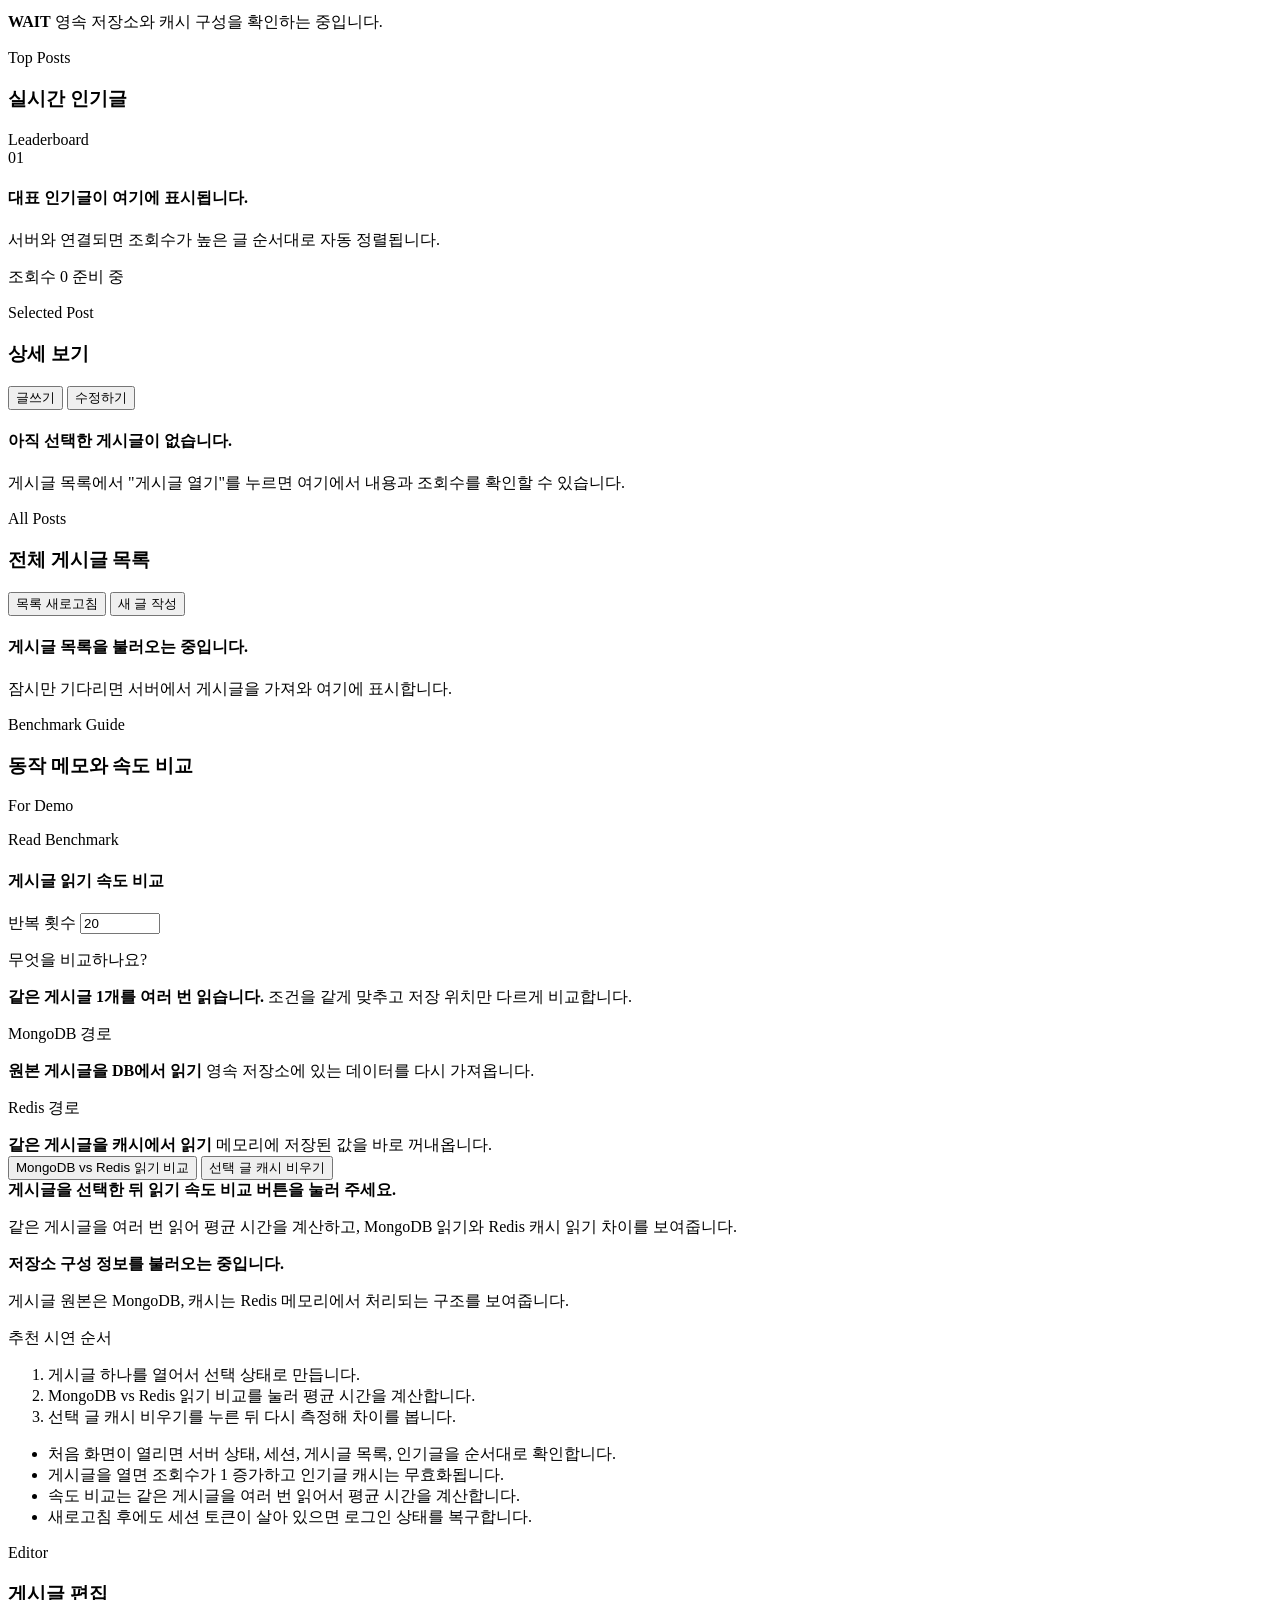
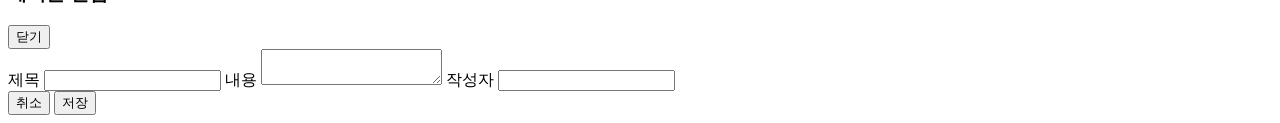
==== commit 2e686c0b: "Refactor board storage and clean test files" ====
--- a/web/templates/index.html
+++ b/web/templates/index.html
@@ -32,11 +32,55 @@
       </section>
 
       <section class="sidebar-note">
-        <p class="widget-label">작업 메모</p>
+        <p class="widget-label">화면 메모</p>
         <p>
-          이 화면은 Mini Redis가 <code>세션</code>, <code>인기글 캐시</code>,
-          <code>조회수</code>를 어떻게 도와주는지 보여주는 데모입니다.
+          이 화면은 Mini Redis가 <code>세션</code>, <code>게시글 캐시</code>,
+          <code>조회수</code>를 어떻게 나눠 처리하는지 한 번에 보여주는 데모입니다.
         </p>
+      </section>
+
+      <section class="sidebar-note">
+        <p class="widget-label">데모 도구</p>
+        <p>발표용 데이터를 빠르게 준비할 수 있도록 자동 생성과 초기화 기능을 모았습니다.</p>
+        <div class="sidebar-actions demo-actions">
+          <button id="generate-demo-posts-button" class="primary-button" type="button">게시글 100개 생성</button>
+          <button id="randomize-views-button" class="ghost-button" type="button">조회수 랜덤 주입</button>
+          <button id="reset-db-button" class="ghost-button" type="button">DB 초기화</button>
+        </div>
+      </section>
+
+      <section class="sidebar-note speed-widget">
+        <p class="widget-label">조회수 속도 비교</p>
+        <strong id="speed-status">아직 측정하지 않았습니다.</strong>
+        <p id="speed-meta">같은 게시글의 조회수를 1 올리는 작업을 MongoDB 방식과 Redis 방식으로 반복 측정합니다.</p>
+
+        <div class="compare-hint-list">
+          <div class="compare-hint-card">
+            <span class="compare-hint-step">STEP 1</span>
+            <p>게시글을 하나 선택합니다.</p>
+          </div>
+          <div class="compare-hint-card">
+            <span class="compare-hint-step">STEP 2</span>
+            <p>조회수 속도 비교 버튼을 누릅니다.</p>
+          </div>
+          <div class="compare-hint-card">
+            <span class="compare-hint-step">STEP 3</span>
+            <p>같은 증가 작업인데 속도가 왜 다른지 확인합니다.</p>
+          </div>
+        </div>
+
+        <div class="speed-grid">
+          <div class="speed-card">
+            <span class="speed-label">MongoDB 평균</span>
+            <strong id="speed-db-ms">0.000 ms</strong>
+          </div>
+          <div class="speed-card">
+            <span class="speed-label">Redis 평균</span>
+            <strong id="speed-cache-ms">0.000 ms</strong>
+          </div>
+        </div>
+
+        <button id="measure-speed-button" class="primary-button full-width-button" type="button">조회수 속도 비교 시작</button>
       </section>
     </aside>
 
@@ -46,9 +90,9 @@
           <p class="hero-kicker">Live Leaderboard</p>
           <h2>인기글, 조회수, 세션 상태를 한 화면에서 보여주는 게시판</h2>
           <p class="hero-text">
-            FastAPI와 Mini Redis가 연결된 데모 화면입니다.
-            게시글을 열면 조회수가 올라가고, 인기글은 Redis 캐시에 저장되며,
-            로그인 상태도 세션 토큰으로 유지됩니다.
+            FastAPI와 별도 Mini Redis 서버, 그리고 외부 MongoDB를 함께 연결한 데모 화면입니다.
+            게시글을 열면 조회수가 올라가고, 인기글은 Redis 캐시를 통해 빠르게 다시 보여줍니다.
+            로그인 상태는 세션 토큰으로 유지됩니다.
           </p>
         </div>
 
@@ -81,19 +125,19 @@
         <article class="metric-card">
           <p class="metric-label">DB READ</p>
           <strong id="metric-db-latency">--</strong>
-          <span>선택 게시글 평균 읽기 시간</span>
+          <span>선택 게시글 MongoDB 평균 읽기 시간</span>
         </article>
 
         <article class="metric-card">
           <p class="metric-label">CACHE READ</p>
           <strong id="metric-cache-latency">--</strong>
-          <span>캐시 평균 읽기 시간</span>
+          <span>선택 게시글 Redis 평균 읽기 시간</span>
         </article>
 
         <article class="metric-card accent">
           <p class="metric-label">SPEEDUP</p>
           <strong id="metric-speedup">--</strong>
-          <span>DB 대비 캐시 속도 배수</span>
+          <span>DB 대비 캐시 속도 차이</span>
         </article>
 
         <article class="metric-card">
@@ -122,7 +166,7 @@
               </div>
               <div class="leaderboard-meta">
                 <span>조회수 0</span>
-                <span>출처 준비 중</span>
+                <span>준비 중</span>
               </div>
             </article>
           </div>
@@ -141,7 +185,7 @@
           </div>
 
           <div id="post-detail" class="detail-card">
-            <h4>아직 선택된 게시글이 없습니다.</h4>
+            <h4>아직 선택한 게시글이 없습니다.</h4>
             <p>게시글 목록에서 "게시글 열기"를 누르면 여기에서 내용과 조회수를 확인할 수 있습니다.</p>
           </div>
         </section>
@@ -171,7 +215,7 @@
         <section class="panel debug-panel">
           <div class="panel-head">
             <div>
-              <p class="panel-kicker">Debug Notes</p>
+              <p class="panel-kicker">Benchmark Guide</p>
               <h3>동작 메모와 속도 비교</h3>
             </div>
             <span class="panel-chip subtle">For Demo</span>
@@ -180,8 +224,8 @@
           <section class="perf-lab">
             <div class="perf-lab-head">
               <div>
-                <p class="panel-kicker">Benchmark Lab</p>
-                <h4>DB와 캐시 접근 속도 비교</h4>
+                <p class="panel-kicker">Read Benchmark</p>
+                <h4>게시글 읽기 속도 비교</h4>
               </div>
               <label class="perf-inline-field" for="benchmark-iterations-input">
                 <span>반복 횟수</span>
@@ -190,37 +234,60 @@
                   class="text-input compact-input"
                   type="number"
                   min="1"
-                  max="200"
+                  max="100000"
                   value="20"
                 >
               </label>
             </div>
 
+            <div class="compare-guide-grid">
+              <article class="compare-guide-card">
+                <p class="compare-guide-label">무엇을 비교하나요?</p>
+                <strong>같은 게시글 1개를 여러 번 읽습니다.</strong>
+                <span>조건을 같게 맞추고 저장 위치만 다르게 비교합니다.</span>
+              </article>
+              <article class="compare-guide-card">
+                <p class="compare-guide-label">MongoDB 경로</p>
+                <strong>원본 게시글을 DB에서 읽기</strong>
+                <span>영속 저장소에 있는 데이터를 다시 가져옵니다.</span>
+              </article>
+              <article class="compare-guide-card">
+                <p class="compare-guide-label">Redis 경로</p>
+                <strong>같은 게시글을 캐시에서 읽기</strong>
+                <span>메모리에 저장된 값을 바로 꺼내옵니다.</span>
+              </article>
+            </div>
+
             <div class="panel-actions">
-              <button id="run-benchmark-button" class="primary-button" type="button">SQLite vs Cache 측정</button>
+              <button id="run-benchmark-button" class="primary-button" type="button">MongoDB vs Redis 읽기 비교</button>
               <button id="clear-post-cache-button" class="ghost-button" type="button">선택 글 캐시 비우기</button>
             </div>
 
-            <div class="perf-summary">
-              <strong id="benchmark-status">게시글을 선택한 뒤 속도 비교 버튼을 눌러 주세요.</strong>
-              <p id="benchmark-meta">
-                같은 게시글을 여러 번 읽어 평균 시간을 계산하고, SQLite 영속 조회와 Mini Redis 메모리 조회 차이를 보여줍니다.
-              </p>
+            <div class="perf-summary benchmark-result">
+              <strong id="benchmark-status">게시글을 선택한 뒤 읽기 속도 비교 버튼을 눌러 주세요.</strong>
+              <p id="benchmark-meta">같은 게시글을 여러 번 읽어 평균 시간을 계산하고, MongoDB 읽기와 Redis 캐시 읽기 차이를 보여줍니다.</p>
             </div>
 
             <div class="perf-summary storage-summary">
-              <strong id="storage-summary">저장소 구성을 불러오는 중입니다.</strong>
-              <p id="storage-meta">
-                캐시는 메모리 조회, 게시글은 로컬 디스크 기반 영속 저장소로 비교합니다.
-              </p>
+              <strong id="storage-summary">저장소 구성 정보를 불러오는 중입니다.</strong>
+              <p id="storage-meta">게시글 원본은 MongoDB, 캐시는 Redis 메모리에서 처리되는 구조를 보여줍니다.</p>
+            </div>
+
+            <div class="compare-checklist">
+              <p class="compare-guide-label">추천 시연 순서</p>
+              <ol>
+                <li>게시글 하나를 열어서 선택 상태로 만듭니다.</li>
+                <li>MongoDB vs Redis 읽기 비교를 눌러 평균 시간을 계산합니다.</li>
+                <li>선택 글 캐시 비우기를 누른 뒤 다시 측정해 차이를 봅니다.</li>
+              </ol>
             </div>
           </section>
 
           <ul id="debug-log" class="debug-list">
             <li>처음 화면이 열리면 서버 상태, 세션, 게시글 목록, 인기글을 순서대로 확인합니다.</li>
             <li>게시글을 열면 조회수가 1 증가하고 인기글 캐시는 무효화됩니다.</li>
-            <li>선택한 게시글 기준으로 DB 평균 읽기 시간과 cache 평균 읽기 시간을 비교할 수 있습니다.</li>
-            <li>새로고침 뒤에도 토큰이 살아 있으면 로그인 상태를 복구합니다.</li>
+            <li>속도 비교는 같은 게시글을 여러 번 읽어서 평균 시간을 계산합니다.</li>
+            <li>새로고침 후에도 세션 토큰이 살아 있으면 로그인 상태를 복구합니다.</li>
           </ul>
         </section>
       </section>
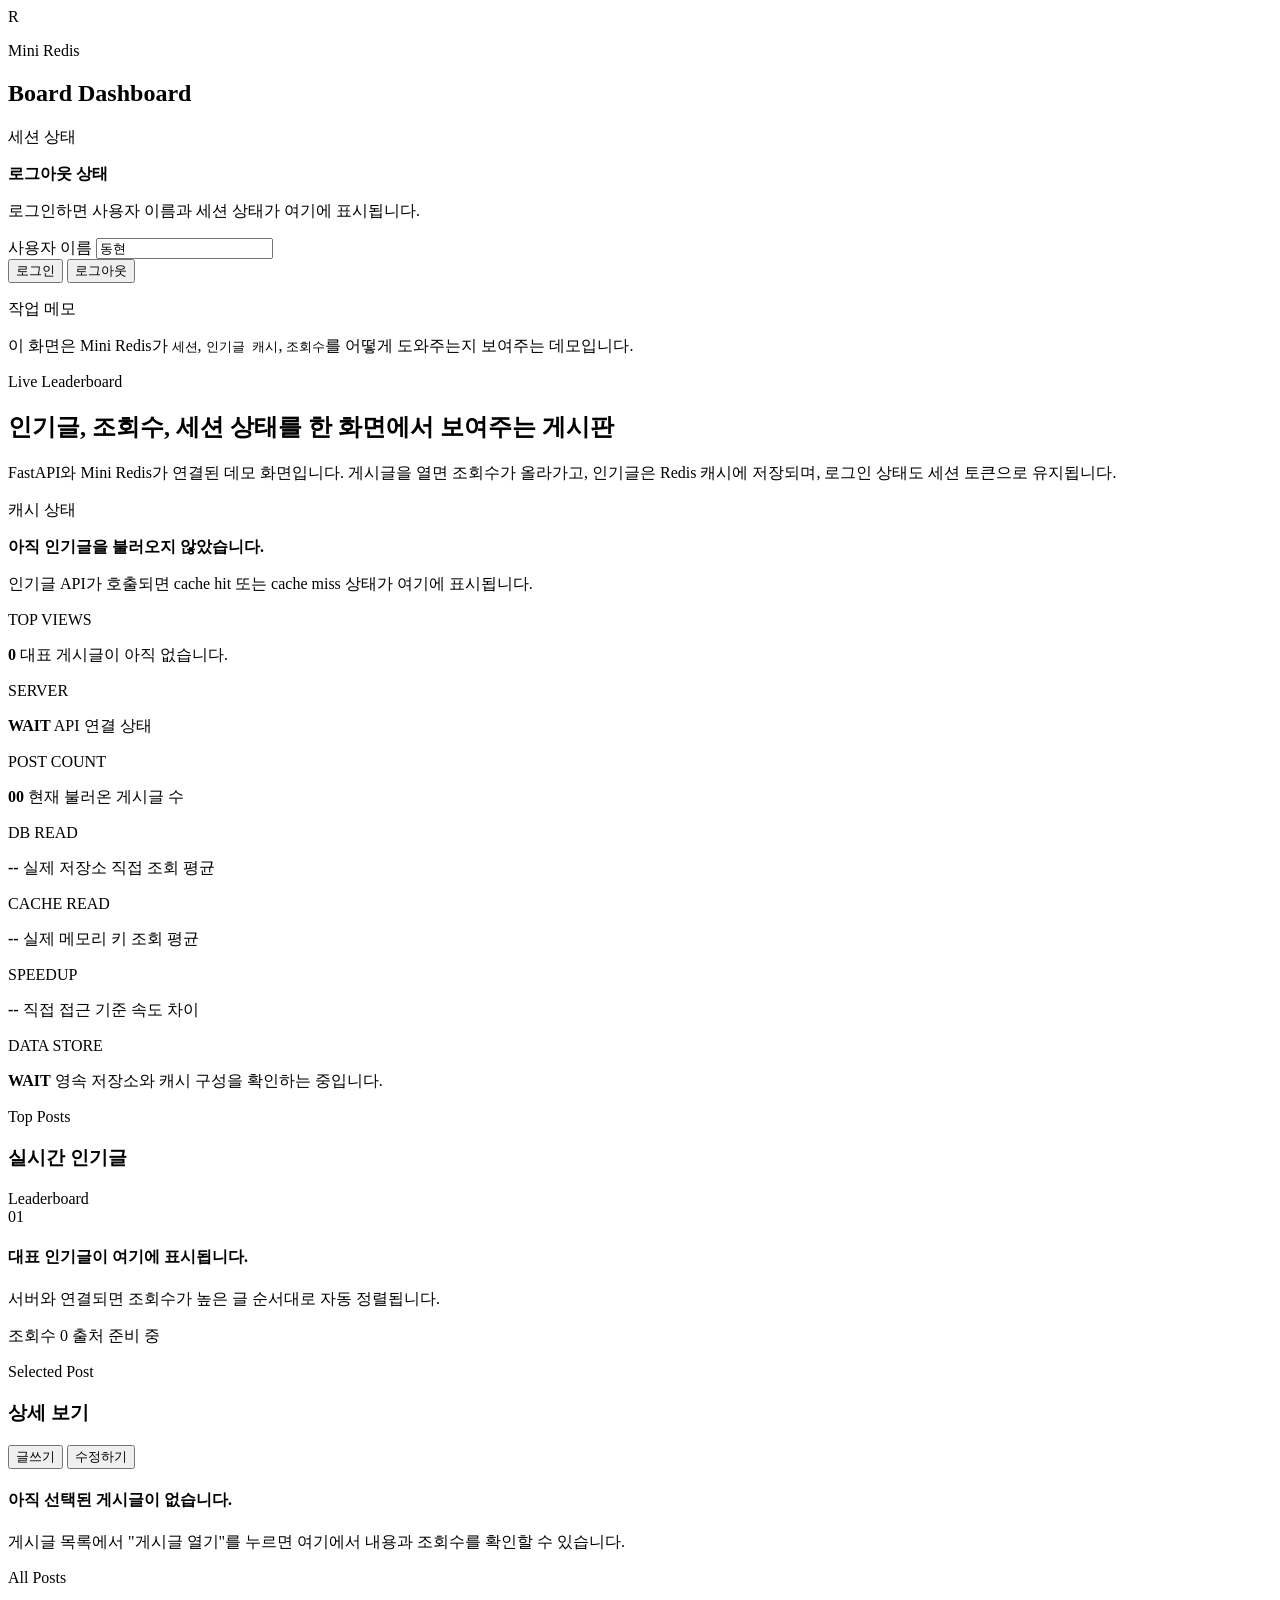
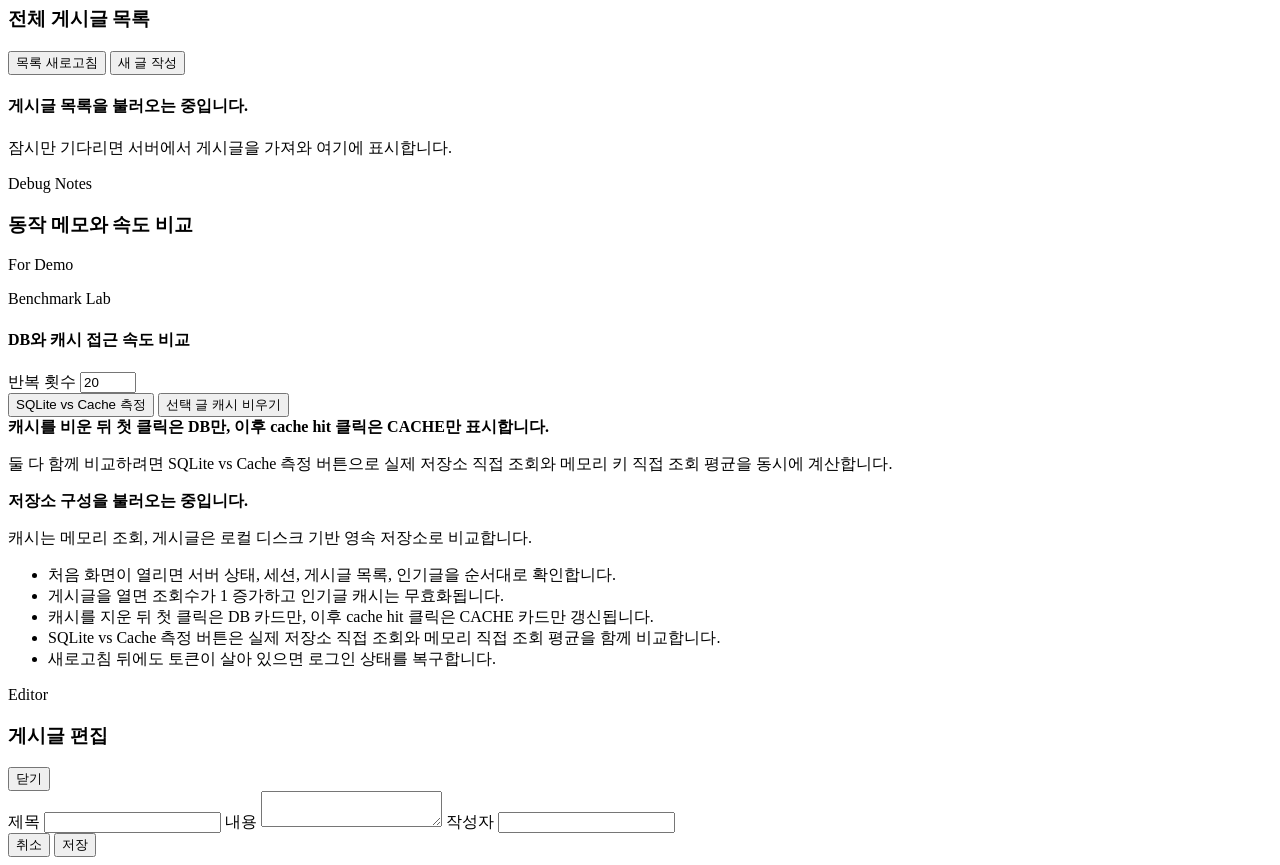
==== commit 69c0d97a: "fix: align direct benchmark and cache display flow" ====
--- a/web/templates/index.html
+++ b/web/templates/index.html
@@ -32,55 +32,11 @@
       </section>
 
       <section class="sidebar-note">
-        <p class="widget-label">화면 메모</p>
+        <p class="widget-label">작업 메모</p>
         <p>
-          이 화면은 Mini Redis가 <code>세션</code>, <code>게시글 캐시</code>,
-          <code>조회수</code>를 어떻게 나눠 처리하는지 한 번에 보여주는 데모입니다.
+          이 화면은 Mini Redis가 <code>세션</code>, <code>인기글 캐시</code>,
+          <code>조회수</code>를 어떻게 도와주는지 보여주는 데모입니다.
         </p>
-      </section>
-
-      <section class="sidebar-note">
-        <p class="widget-label">데모 도구</p>
-        <p>발표용 데이터를 빠르게 준비할 수 있도록 자동 생성과 초기화 기능을 모았습니다.</p>
-        <div class="sidebar-actions demo-actions">
-          <button id="generate-demo-posts-button" class="primary-button" type="button">게시글 100개 생성</button>
-          <button id="randomize-views-button" class="ghost-button" type="button">조회수 랜덤 주입</button>
-          <button id="reset-db-button" class="ghost-button" type="button">DB 초기화</button>
-        </div>
-      </section>
-
-      <section class="sidebar-note speed-widget">
-        <p class="widget-label">조회수 속도 비교</p>
-        <strong id="speed-status">아직 측정하지 않았습니다.</strong>
-        <p id="speed-meta">같은 게시글의 조회수를 1 올리는 작업을 MongoDB 방식과 Redis 방식으로 반복 측정합니다.</p>
-
-        <div class="compare-hint-list">
-          <div class="compare-hint-card">
-            <span class="compare-hint-step">STEP 1</span>
-            <p>게시글을 하나 선택합니다.</p>
-          </div>
-          <div class="compare-hint-card">
-            <span class="compare-hint-step">STEP 2</span>
-            <p>조회수 속도 비교 버튼을 누릅니다.</p>
-          </div>
-          <div class="compare-hint-card">
-            <span class="compare-hint-step">STEP 3</span>
-            <p>같은 증가 작업인데 속도가 왜 다른지 확인합니다.</p>
-          </div>
-        </div>
-
-        <div class="speed-grid">
-          <div class="speed-card">
-            <span class="speed-label">MongoDB 평균</span>
-            <strong id="speed-db-ms">0.000 ms</strong>
-          </div>
-          <div class="speed-card">
-            <span class="speed-label">Redis 평균</span>
-            <strong id="speed-cache-ms">0.000 ms</strong>
-          </div>
-        </div>
-
-        <button id="measure-speed-button" class="primary-button full-width-button" type="button">조회수 속도 비교 시작</button>
       </section>
     </aside>
 
@@ -90,9 +46,9 @@
           <p class="hero-kicker">Live Leaderboard</p>
           <h2>인기글, 조회수, 세션 상태를 한 화면에서 보여주는 게시판</h2>
           <p class="hero-text">
-            FastAPI와 별도 Mini Redis 서버, 그리고 외부 MongoDB를 함께 연결한 데모 화면입니다.
-            게시글을 열면 조회수가 올라가고, 인기글은 Redis 캐시를 통해 빠르게 다시 보여줍니다.
-            로그인 상태는 세션 토큰으로 유지됩니다.
+            FastAPI와 Mini Redis가 연결된 데모 화면입니다.
+            게시글을 열면 조회수가 올라가고, 인기글은 Redis 캐시에 저장되며,
+            로그인 상태도 세션 토큰으로 유지됩니다.
           </p>
         </div>
 
@@ -125,19 +81,19 @@
         <article class="metric-card">
           <p class="metric-label">DB READ</p>
           <strong id="metric-db-latency">--</strong>
-          <span>선택 게시글 MongoDB 평균 읽기 시간</span>
+          <span>실제 저장소 직접 조회 평균</span>
         </article>
 
         <article class="metric-card">
           <p class="metric-label">CACHE READ</p>
           <strong id="metric-cache-latency">--</strong>
-          <span>선택 게시글 Redis 평균 읽기 시간</span>
+          <span>실제 메모리 키 조회 평균</span>
         </article>
 
         <article class="metric-card accent">
           <p class="metric-label">SPEEDUP</p>
           <strong id="metric-speedup">--</strong>
-          <span>DB 대비 캐시 속도 차이</span>
+          <span>직접 접근 기준 속도 차이</span>
         </article>
 
         <article class="metric-card">
@@ -166,7 +122,7 @@
               </div>
               <div class="leaderboard-meta">
                 <span>조회수 0</span>
-                <span>준비 중</span>
+                <span>출처 준비 중</span>
               </div>
             </article>
           </div>
@@ -185,7 +141,7 @@
           </div>
 
           <div id="post-detail" class="detail-card">
-            <h4>아직 선택한 게시글이 없습니다.</h4>
+            <h4>아직 선택된 게시글이 없습니다.</h4>
             <p>게시글 목록에서 "게시글 열기"를 누르면 여기에서 내용과 조회수를 확인할 수 있습니다.</p>
           </div>
         </section>
@@ -215,7 +171,7 @@
         <section class="panel debug-panel">
           <div class="panel-head">
             <div>
-              <p class="panel-kicker">Benchmark Guide</p>
+              <p class="panel-kicker">Debug Notes</p>
               <h3>동작 메모와 속도 비교</h3>
             </div>
             <span class="panel-chip subtle">For Demo</span>
@@ -224,8 +180,8 @@
           <section class="perf-lab">
             <div class="perf-lab-head">
               <div>
-                <p class="panel-kicker">Read Benchmark</p>
-                <h4>게시글 읽기 속도 비교</h4>
+                <p class="panel-kicker">Benchmark Lab</p>
+                <h4>DB와 캐시 접근 속도 비교</h4>
               </div>
               <label class="perf-inline-field" for="benchmark-iterations-input">
                 <span>반복 횟수</span>
@@ -234,60 +190,38 @@
                   class="text-input compact-input"
                   type="number"
                   min="1"
-                  max="100000"
+                  max="200"
                   value="20"
                 >
               </label>
             </div>
 
-            <div class="compare-guide-grid">
-              <article class="compare-guide-card">
-                <p class="compare-guide-label">무엇을 비교하나요?</p>
-                <strong>같은 게시글 1개를 여러 번 읽습니다.</strong>
-                <span>조건을 같게 맞추고 저장 위치만 다르게 비교합니다.</span>
-              </article>
-              <article class="compare-guide-card">
-                <p class="compare-guide-label">MongoDB 경로</p>
-                <strong>원본 게시글을 DB에서 읽기</strong>
-                <span>영속 저장소에 있는 데이터를 다시 가져옵니다.</span>
-              </article>
-              <article class="compare-guide-card">
-                <p class="compare-guide-label">Redis 경로</p>
-                <strong>같은 게시글을 캐시에서 읽기</strong>
-                <span>메모리에 저장된 값을 바로 꺼내옵니다.</span>
-              </article>
-            </div>
-
             <div class="panel-actions">
-              <button id="run-benchmark-button" class="primary-button" type="button">MongoDB vs Redis 읽기 비교</button>
+              <button id="run-benchmark-button" class="primary-button" type="button">SQLite vs Cache 측정</button>
               <button id="clear-post-cache-button" class="ghost-button" type="button">선택 글 캐시 비우기</button>
             </div>
 
-            <div class="perf-summary benchmark-result">
-              <strong id="benchmark-status">게시글을 선택한 뒤 읽기 속도 비교 버튼을 눌러 주세요.</strong>
-              <p id="benchmark-meta">같은 게시글을 여러 번 읽어 평균 시간을 계산하고, MongoDB 읽기와 Redis 캐시 읽기 차이를 보여줍니다.</p>
+            <div class="perf-summary">
+              <strong id="benchmark-status">캐시를 비운 뒤 첫 클릭은 DB만, 이후 cache hit 클릭은 CACHE만 표시합니다.</strong>
+              <p id="benchmark-meta">
+                둘 다 함께 비교하려면 SQLite vs Cache 측정 버튼으로 실제 저장소 직접 조회와 메모리 키 직접 조회 평균을 동시에 계산합니다.
+              </p>
             </div>
 
             <div class="perf-summary storage-summary">
-              <strong id="storage-summary">저장소 구성 정보를 불러오는 중입니다.</strong>
-              <p id="storage-meta">게시글 원본은 MongoDB, 캐시는 Redis 메모리에서 처리되는 구조를 보여줍니다.</p>
-            </div>
-
-            <div class="compare-checklist">
-              <p class="compare-guide-label">추천 시연 순서</p>
-              <ol>
-                <li>게시글 하나를 열어서 선택 상태로 만듭니다.</li>
-                <li>MongoDB vs Redis 읽기 비교를 눌러 평균 시간을 계산합니다.</li>
-                <li>선택 글 캐시 비우기를 누른 뒤 다시 측정해 차이를 봅니다.</li>
-              </ol>
+              <strong id="storage-summary">저장소 구성을 불러오는 중입니다.</strong>
+              <p id="storage-meta">
+                캐시는 메모리 조회, 게시글은 로컬 디스크 기반 영속 저장소로 비교합니다.
+              </p>
             </div>
           </section>
 
           <ul id="debug-log" class="debug-list">
             <li>처음 화면이 열리면 서버 상태, 세션, 게시글 목록, 인기글을 순서대로 확인합니다.</li>
             <li>게시글을 열면 조회수가 1 증가하고 인기글 캐시는 무효화됩니다.</li>
-            <li>속도 비교는 같은 게시글을 여러 번 읽어서 평균 시간을 계산합니다.</li>
-            <li>새로고침 후에도 세션 토큰이 살아 있으면 로그인 상태를 복구합니다.</li>
+            <li>캐시를 지운 뒤 첫 클릭은 DB 카드만, 이후 cache hit 클릭은 CACHE 카드만 갱신됩니다.</li>
+            <li>SQLite vs Cache 측정 버튼은 실제 저장소 직접 조회와 메모리 직접 조회 평균을 함께 비교합니다.</li>
+            <li>새로고침 뒤에도 토큰이 살아 있으면 로그인 상태를 복구합니다.</li>
           </ul>
         </section>
       </section>
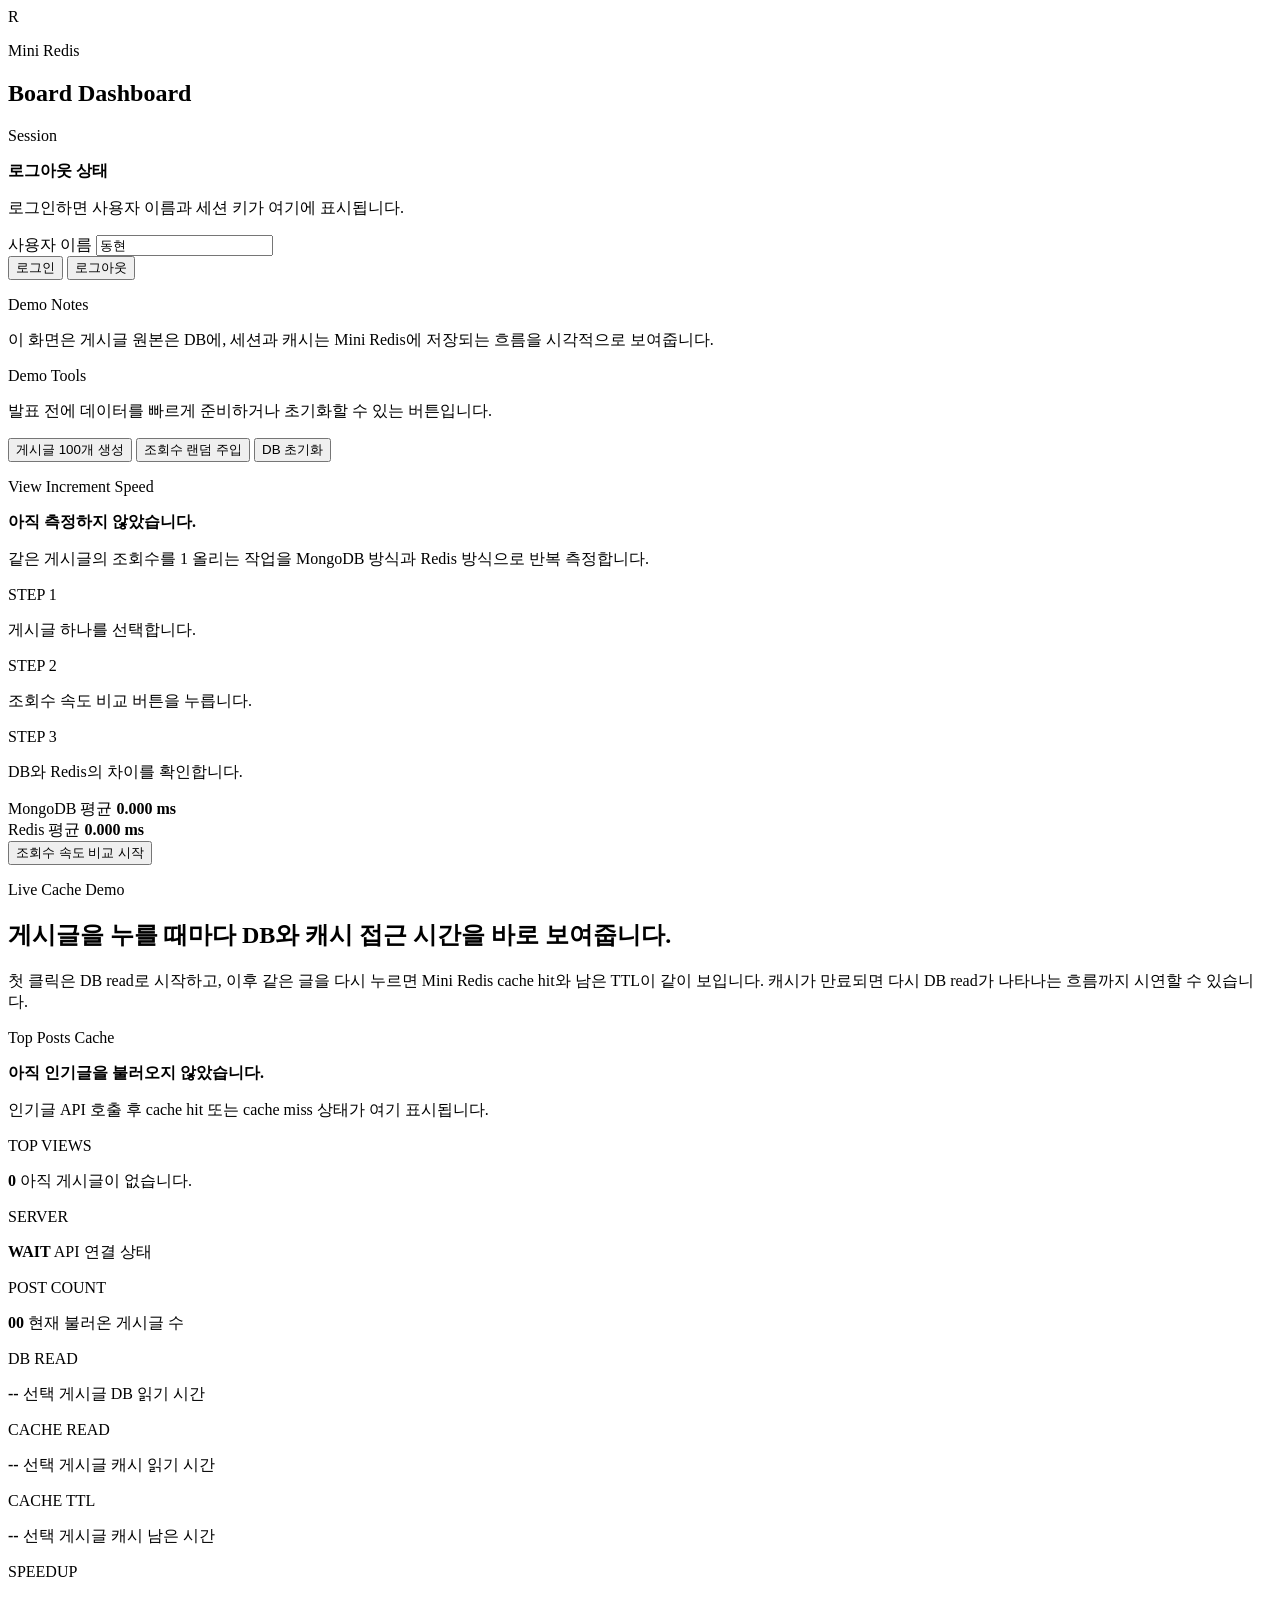
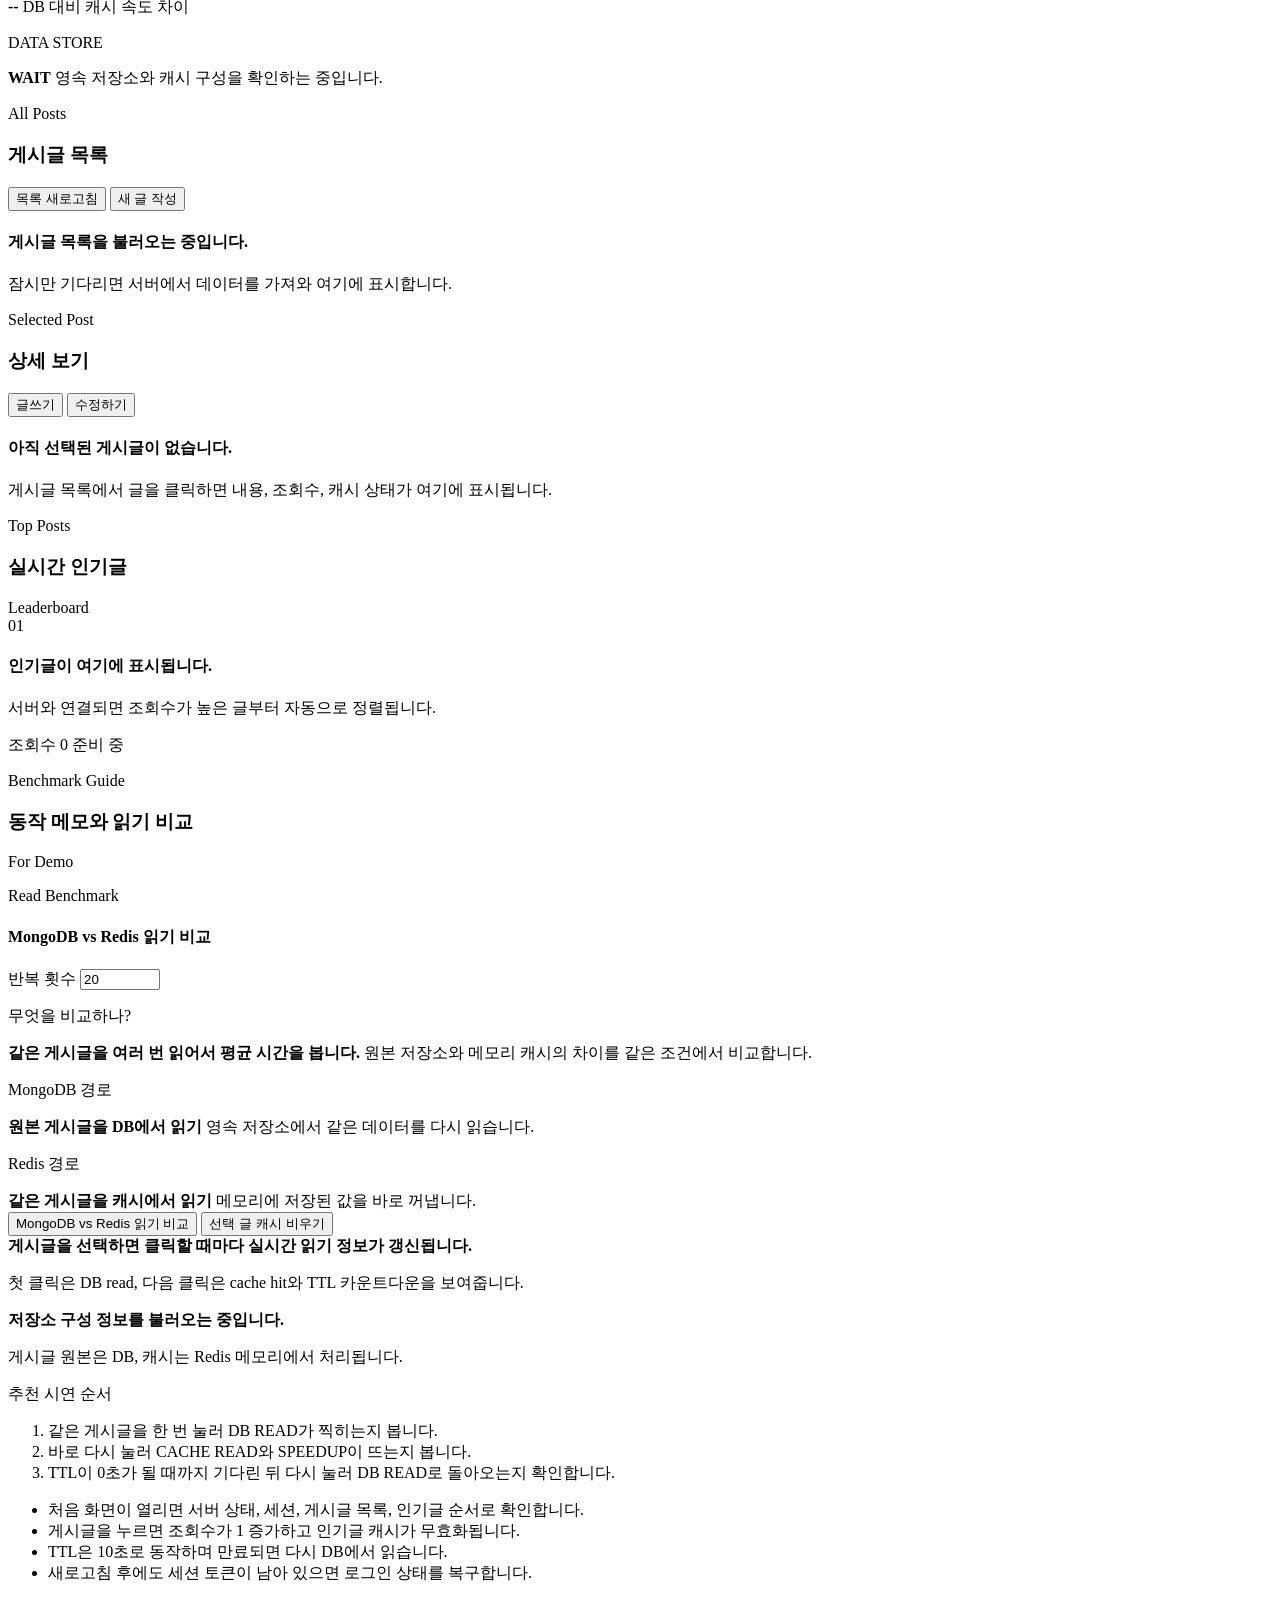
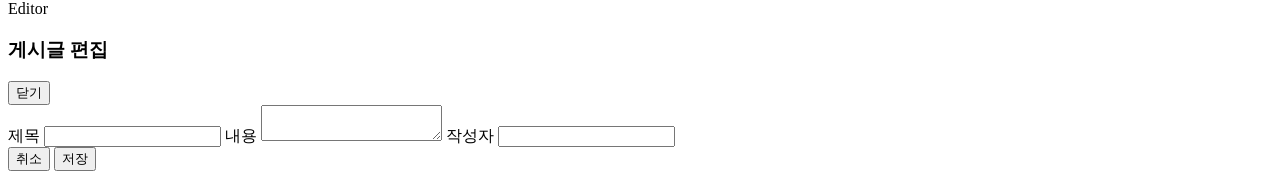
==== commit 43cfa338: "refactor: simplify mongodb and cache flow" ====
--- a/web/templates/index.html
+++ b/web/templates/index.html
@@ -3,7 +3,7 @@
 <head>
   <meta charset="utf-8">
   <meta name="viewport" content="width=device-width, initial-scale=1">
-  <title>Redis 인기글 대시보드</title>
+  <title>Mini Redis Board Dashboard</title>
   <link rel="stylesheet" href="/static/style.css">
 </head>
 <body>
@@ -18,9 +18,9 @@
       </div>
 
       <section class="session-widget">
-        <p class="widget-label">세션 상태</p>
+        <p class="widget-label">Session</p>
         <strong id="user-status">로그아웃 상태</strong>
-        <p id="user-meta">로그인하면 사용자 이름과 세션 상태가 여기에 표시됩니다.</p>
+        <p id="user-meta">로그인하면 사용자 이름과 세션 키가 여기에 표시됩니다.</p>
 
         <label class="field-label" for="username-input">사용자 이름</label>
         <input id="username-input" class="text-input" type="text" placeholder="예: 동현" value="동현">
@@ -32,30 +32,70 @@
       </section>
 
       <section class="sidebar-note">
-        <p class="widget-label">작업 메모</p>
-        <p>
-          이 화면은 Mini Redis가 <code>세션</code>, <code>인기글 캐시</code>,
-          <code>조회수</code>를 어떻게 도와주는지 보여주는 데모입니다.
-        </p>
+        <p class="widget-label">Demo Notes</p>
+        <p>이 화면은 게시글 원본은 DB에, 세션과 캐시는 Mini Redis에 저장되는 흐름을 시각적으로 보여줍니다.</p>
+      </section>
+
+      <section class="sidebar-note">
+        <p class="widget-label">Demo Tools</p>
+        <p>발표 전에 데이터를 빠르게 준비하거나 초기화할 수 있는 버튼입니다.</p>
+        <div class="sidebar-actions demo-actions">
+          <button id="generate-demo-posts-button" class="primary-button" type="button">게시글 100개 생성</button>
+          <button id="randomize-views-button" class="ghost-button" type="button">조회수 랜덤 주입</button>
+          <button id="reset-db-button" class="ghost-button" type="button">DB 초기화</button>
+        </div>
+      </section>
+
+      <section class="sidebar-note speed-widget">
+        <p class="widget-label">View Increment Speed</p>
+        <strong id="speed-status">아직 측정하지 않았습니다.</strong>
+        <p id="speed-meta">같은 게시글의 조회수를 1 올리는 작업을 MongoDB 방식과 Redis 방식으로 반복 측정합니다.</p>
+
+        <div class="compare-hint-list">
+          <div class="compare-hint-card">
+            <span class="compare-hint-step">STEP 1</span>
+            <p>게시글 하나를 선택합니다.</p>
+          </div>
+          <div class="compare-hint-card">
+            <span class="compare-hint-step">STEP 2</span>
+            <p>조회수 속도 비교 버튼을 누릅니다.</p>
+          </div>
+          <div class="compare-hint-card">
+            <span class="compare-hint-step">STEP 3</span>
+            <p>DB와 Redis의 차이를 확인합니다.</p>
+          </div>
+        </div>
+
+        <div class="speed-grid">
+          <div class="speed-card">
+            <span class="speed-label">MongoDB 평균</span>
+            <strong id="speed-db-ms">0.000 ms</strong>
+          </div>
+          <div class="speed-card">
+            <span class="speed-label">Redis 평균</span>
+            <strong id="speed-cache-ms">0.000 ms</strong>
+          </div>
+        </div>
+
+        <button id="measure-speed-button" class="primary-button full-width-button" type="button">조회수 속도 비교 시작</button>
       </section>
     </aside>
 
     <main class="main-stage">
       <header class="hero-banner" id="overview">
         <div class="hero-copy">
-          <p class="hero-kicker">Live Leaderboard</p>
-          <h2>인기글, 조회수, 세션 상태를 한 화면에서 보여주는 게시판</h2>
+          <p class="hero-kicker">Live Cache Demo</p>
+          <h2>게시글을 누를 때마다 DB와 캐시 접근 시간을 바로 보여줍니다.</h2>
           <p class="hero-text">
-            FastAPI와 Mini Redis가 연결된 데모 화면입니다.
-            게시글을 열면 조회수가 올라가고, 인기글은 Redis 캐시에 저장되며,
-            로그인 상태도 세션 토큰으로 유지됩니다.
+            첫 클릭은 DB read로 시작하고, 이후 같은 글을 다시 누르면 Mini Redis cache hit와 남은 TTL이 같이 보입니다.
+            캐시가 만료되면 다시 DB read가 나타나는 흐름까지 시연할 수 있습니다.
           </p>
         </div>
 
         <div class="hero-highlight">
-          <p class="widget-label">캐시 상태</p>
+          <p class="widget-label">Top Posts Cache</p>
           <strong id="cache-status">아직 인기글을 불러오지 않았습니다.</strong>
-          <p>인기글 API가 호출되면 cache hit 또는 cache miss 상태가 여기에 표시됩니다.</p>
+          <p>인기글 API 호출 후 cache hit 또는 cache miss 상태가 여기 표시됩니다.</p>
         </div>
       </header>
 
@@ -63,7 +103,7 @@
         <article class="metric-card accent">
           <p class="metric-label">TOP VIEWS</p>
           <strong id="metric-top-views">0</strong>
-          <span id="metric-top-title">대표 게시글이 아직 없습니다.</span>
+          <span id="metric-top-title">아직 게시글이 없습니다.</span>
         </article>
 
         <article class="metric-card">
@@ -81,19 +121,25 @@
         <article class="metric-card">
           <p class="metric-label">DB READ</p>
           <strong id="metric-db-latency">--</strong>
-          <span>실제 저장소 직접 조회 평균</span>
+          <span>선택 게시글 DB 읽기 시간</span>
         </article>
 
         <article class="metric-card">
           <p class="metric-label">CACHE READ</p>
           <strong id="metric-cache-latency">--</strong>
-          <span>실제 메모리 키 조회 평균</span>
+          <span>선택 게시글 캐시 읽기 시간</span>
+        </article>
+
+        <article class="metric-card">
+          <p class="metric-label">CACHE TTL</p>
+          <strong id="metric-cache-ttl">--</strong>
+          <span>선택 게시글 캐시 남은 시간</span>
         </article>
 
         <article class="metric-card accent">
           <p class="metric-label">SPEEDUP</p>
           <strong id="metric-speedup">--</strong>
-          <span>직접 접근 기준 속도 차이</span>
+          <span>DB 대비 캐시 속도 차이</span>
         </article>
 
         <article class="metric-card">
@@ -104,6 +150,46 @@
       </section>
 
       <section class="content-grid">
+        <section class="panel posts-panel">
+          <div class="panel-head">
+            <div>
+              <p class="panel-kicker">All Posts</p>
+              <h3>게시글 목록</h3>
+            </div>
+            <div class="panel-actions">
+              <button id="refresh-posts-button" class="ghost-button" type="button">목록 새로고침</button>
+              <button id="create-post-button" class="primary-button" type="button">새 글 작성</button>
+            </div>
+          </div>
+
+          <div id="posts-list" class="post-stack">
+            <article class="post-row">
+              <div class="post-row-copy">
+                <h4>게시글 목록을 불러오는 중입니다.</h4>
+                <p>잠시만 기다리면 서버에서 데이터를 가져와 여기에 표시합니다.</p>
+              </div>
+            </article>
+          </div>
+        </section>
+
+        <section class="panel detail-panel">
+          <div class="panel-head">
+            <div>
+              <p class="panel-kicker">Selected Post</p>
+              <h3>상세 보기</h3>
+            </div>
+            <div class="panel-actions">
+              <button id="open-create-modal-button" class="ghost-button" type="button">글쓰기</button>
+              <button id="open-edit-modal-button" class="primary-button" type="button">수정하기</button>
+            </div>
+          </div>
+
+          <div id="post-detail" class="detail-card">
+            <h4>아직 선택된 게시글이 없습니다.</h4>
+            <p>게시글 목록에서 글을 클릭하면 내용, 조회수, 캐시 상태가 여기에 표시됩니다.</p>
+          </div>
+        </section>
+
         <section class="panel leaderboard-panel">
           <div class="panel-head">
             <div>
@@ -117,52 +203,12 @@
             <article class="leaderboard-card first-place">
               <div class="rank-pill">01</div>
               <div class="leaderboard-copy">
-                <h4>대표 인기글이 여기에 표시됩니다.</h4>
-                <p>서버와 연결되면 조회수가 높은 글 순서대로 자동 정렬됩니다.</p>
+                <h4>인기글이 여기에 표시됩니다.</h4>
+                <p>서버와 연결되면 조회수가 높은 글부터 자동으로 정렬됩니다.</p>
               </div>
               <div class="leaderboard-meta">
                 <span>조회수 0</span>
-                <span>출처 준비 중</span>
-              </div>
-            </article>
-          </div>
-        </section>
-
-        <section class="panel detail-panel">
-          <div class="panel-head">
-            <div>
-              <p class="panel-kicker">Selected Post</p>
-              <h3>상세 보기</h3>
-            </div>
-            <div class="panel-actions">
-              <button id="open-create-modal-button" class="ghost-button" type="button">글쓰기</button>
-              <button id="open-edit-modal-button" class="primary-button" type="button">수정하기</button>
-            </div>
-          </div>
-
-          <div id="post-detail" class="detail-card">
-            <h4>아직 선택된 게시글이 없습니다.</h4>
-            <p>게시글 목록에서 "게시글 열기"를 누르면 여기에서 내용과 조회수를 확인할 수 있습니다.</p>
-          </div>
-        </section>
-
-        <section class="panel posts-panel">
-          <div class="panel-head">
-            <div>
-              <p class="panel-kicker">All Posts</p>
-              <h3>전체 게시글 목록</h3>
-            </div>
-            <div class="panel-actions">
-              <button id="refresh-posts-button" class="ghost-button" type="button">목록 새로고침</button>
-              <button id="create-post-button" class="primary-button" type="button">새 글 작성</button>
-            </div>
-          </div>
-
-          <div id="posts-list" class="post-stack">
-            <article class="post-row">
-              <div class="post-row-copy">
-                <h4>게시글 목록을 불러오는 중입니다.</h4>
-                <p>잠시만 기다리면 서버에서 게시글을 가져와 여기에 표시합니다.</p>
+                <span>준비 중</span>
               </div>
             </article>
           </div>
@@ -171,8 +217,8 @@
         <section class="panel debug-panel">
           <div class="panel-head">
             <div>
-              <p class="panel-kicker">Debug Notes</p>
-              <h3>동작 메모와 속도 비교</h3>
+              <p class="panel-kicker">Benchmark Guide</p>
+              <h3>동작 메모와 읽기 비교</h3>
             </div>
             <span class="panel-chip subtle">For Demo</span>
           </div>
@@ -180,8 +226,8 @@
           <section class="perf-lab">
             <div class="perf-lab-head">
               <div>
-                <p class="panel-kicker">Benchmark Lab</p>
-                <h4>DB와 캐시 접근 속도 비교</h4>
+                <p class="panel-kicker">Read Benchmark</p>
+                <h4>MongoDB vs Redis 읽기 비교</h4>
               </div>
               <label class="perf-inline-field" for="benchmark-iterations-input">
                 <span>반복 횟수</span>
@@ -190,38 +236,60 @@
                   class="text-input compact-input"
                   type="number"
                   min="1"
-                  max="200"
+                  max="100000"
                   value="20"
                 >
               </label>
             </div>
 
+            <div class="compare-guide-grid">
+              <article class="compare-guide-card">
+                <p class="compare-guide-label">무엇을 비교하나?</p>
+                <strong>같은 게시글을 여러 번 읽어서 평균 시간을 봅니다.</strong>
+                <span>원본 저장소와 메모리 캐시의 차이를 같은 조건에서 비교합니다.</span>
+              </article>
+              <article class="compare-guide-card">
+                <p class="compare-guide-label">MongoDB 경로</p>
+                <strong>원본 게시글을 DB에서 읽기</strong>
+                <span>영속 저장소에서 같은 데이터를 다시 읽습니다.</span>
+              </article>
+              <article class="compare-guide-card">
+                <p class="compare-guide-label">Redis 경로</p>
+                <strong>같은 게시글을 캐시에서 읽기</strong>
+                <span>메모리에 저장된 값을 바로 꺼냅니다.</span>
+              </article>
+            </div>
+
             <div class="panel-actions">
-              <button id="run-benchmark-button" class="primary-button" type="button">SQLite vs Cache 측정</button>
+              <button id="run-benchmark-button" class="primary-button" type="button">MongoDB vs Redis 읽기 비교</button>
               <button id="clear-post-cache-button" class="ghost-button" type="button">선택 글 캐시 비우기</button>
             </div>
 
-            <div class="perf-summary">
-              <strong id="benchmark-status">캐시를 비운 뒤 첫 클릭은 DB만, 이후 cache hit 클릭은 CACHE만 표시합니다.</strong>
-              <p id="benchmark-meta">
-                둘 다 함께 비교하려면 SQLite vs Cache 측정 버튼으로 실제 저장소 직접 조회와 메모리 키 직접 조회 평균을 동시에 계산합니다.
-              </p>
+            <div class="perf-summary benchmark-result">
+              <strong id="benchmark-status">게시글을 선택하면 클릭할 때마다 실시간 읽기 정보가 갱신됩니다.</strong>
+              <p id="benchmark-meta">첫 클릭은 DB read, 다음 클릭은 cache hit와 TTL 카운트다운을 보여줍니다.</p>
             </div>
 
             <div class="perf-summary storage-summary">
-              <strong id="storage-summary">저장소 구성을 불러오는 중입니다.</strong>
-              <p id="storage-meta">
-                캐시는 메모리 조회, 게시글은 로컬 디스크 기반 영속 저장소로 비교합니다.
-              </p>
+              <strong id="storage-summary">저장소 구성 정보를 불러오는 중입니다.</strong>
+              <p id="storage-meta">게시글 원본은 DB, 캐시는 Redis 메모리에서 처리됩니다.</p>
+            </div>
+
+            <div class="compare-checklist">
+              <p class="compare-guide-label">추천 시연 순서</p>
+              <ol>
+                <li>같은 게시글을 한 번 눌러 DB READ가 찍히는지 봅니다.</li>
+                <li>바로 다시 눌러 CACHE READ와 SPEEDUP이 뜨는지 봅니다.</li>
+                <li>TTL이 0초가 될 때까지 기다린 뒤 다시 눌러 DB READ로 돌아오는지 확인합니다.</li>
+              </ol>
             </div>
           </section>
 
           <ul id="debug-log" class="debug-list">
-            <li>처음 화면이 열리면 서버 상태, 세션, 게시글 목록, 인기글을 순서대로 확인합니다.</li>
-            <li>게시글을 열면 조회수가 1 증가하고 인기글 캐시는 무효화됩니다.</li>
-            <li>캐시를 지운 뒤 첫 클릭은 DB 카드만, 이후 cache hit 클릭은 CACHE 카드만 갱신됩니다.</li>
-            <li>SQLite vs Cache 측정 버튼은 실제 저장소 직접 조회와 메모리 직접 조회 평균을 함께 비교합니다.</li>
-            <li>새로고침 뒤에도 토큰이 살아 있으면 로그인 상태를 복구합니다.</li>
+            <li>처음 화면이 열리면 서버 상태, 세션, 게시글 목록, 인기글 순서로 확인합니다.</li>
+            <li>게시글을 누르면 조회수가 1 증가하고 인기글 캐시가 무효화됩니다.</li>
+            <li>TTL은 10초로 동작하며 만료되면 다시 DB에서 읽습니다.</li>
+            <li>새로고침 후에도 세션 토큰이 남아 있으면 로그인 상태를 복구합니다.</li>
           </ul>
         </section>
       </section>
